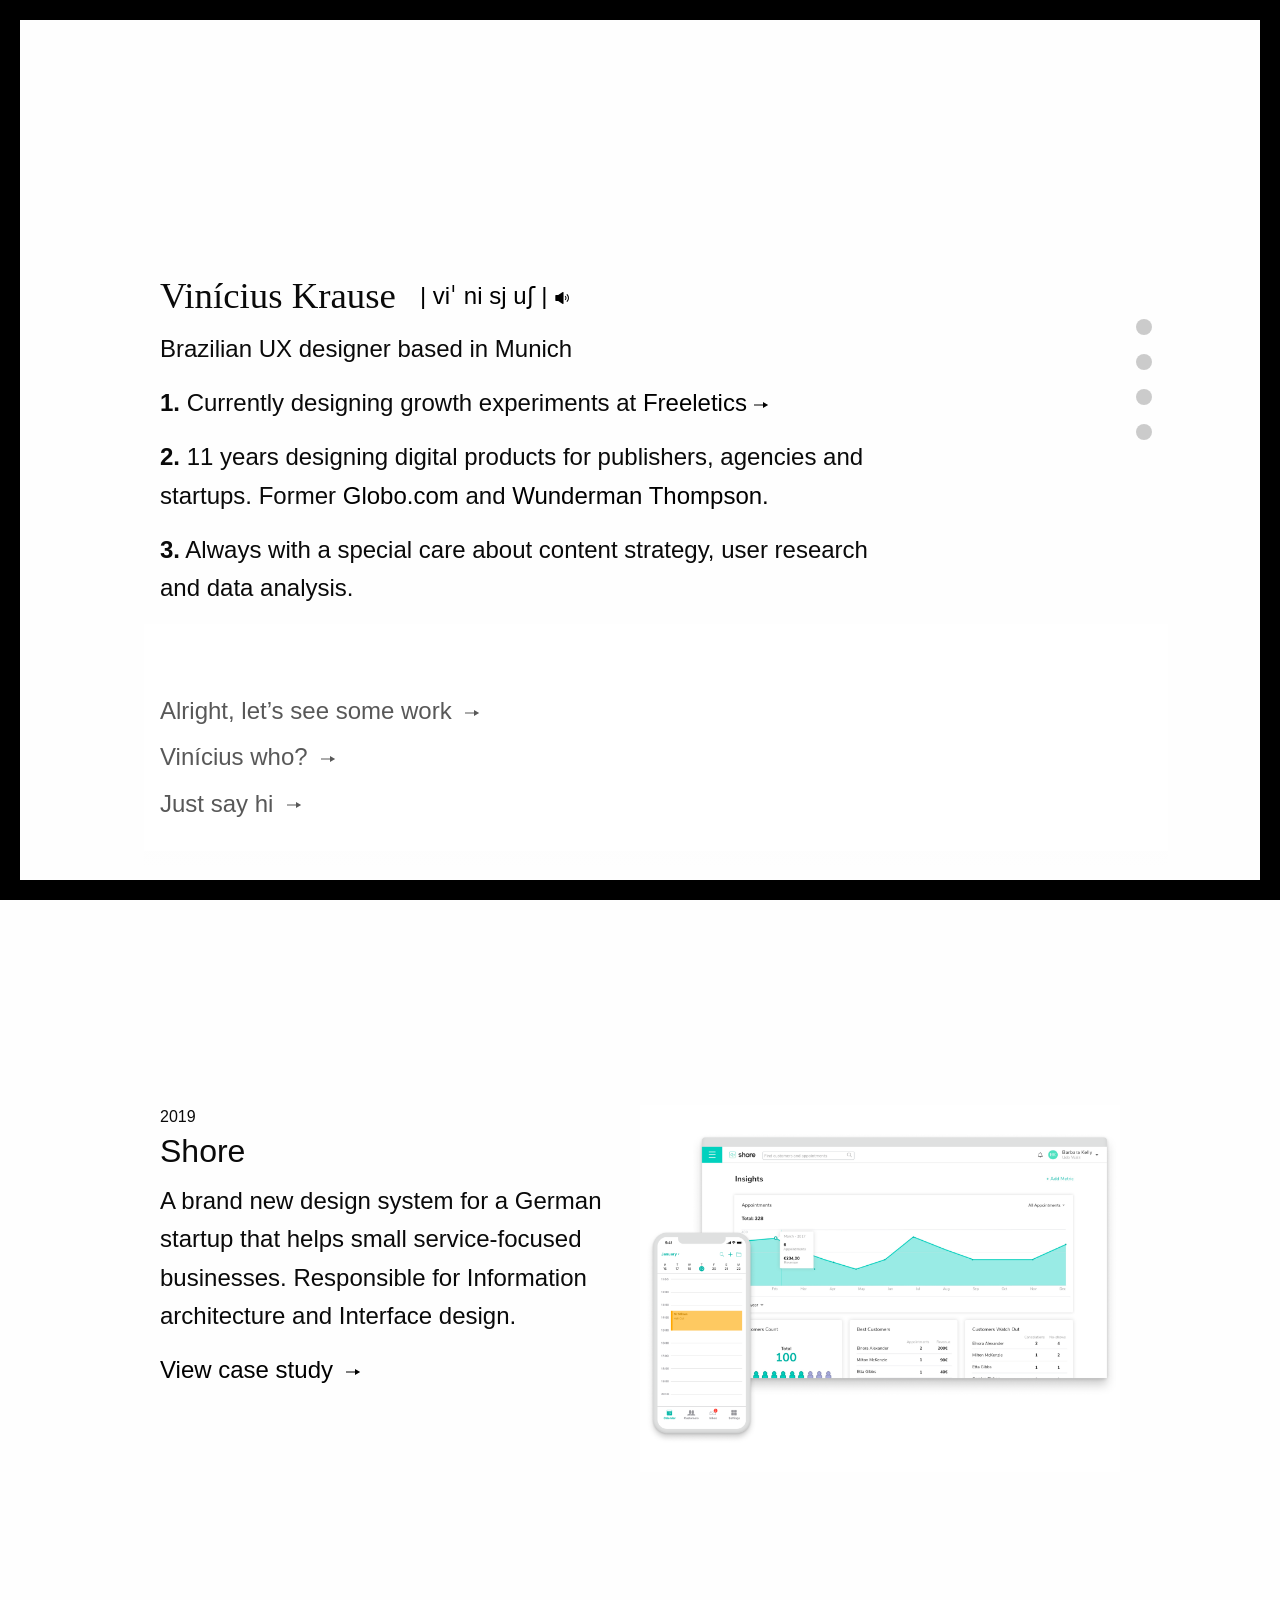
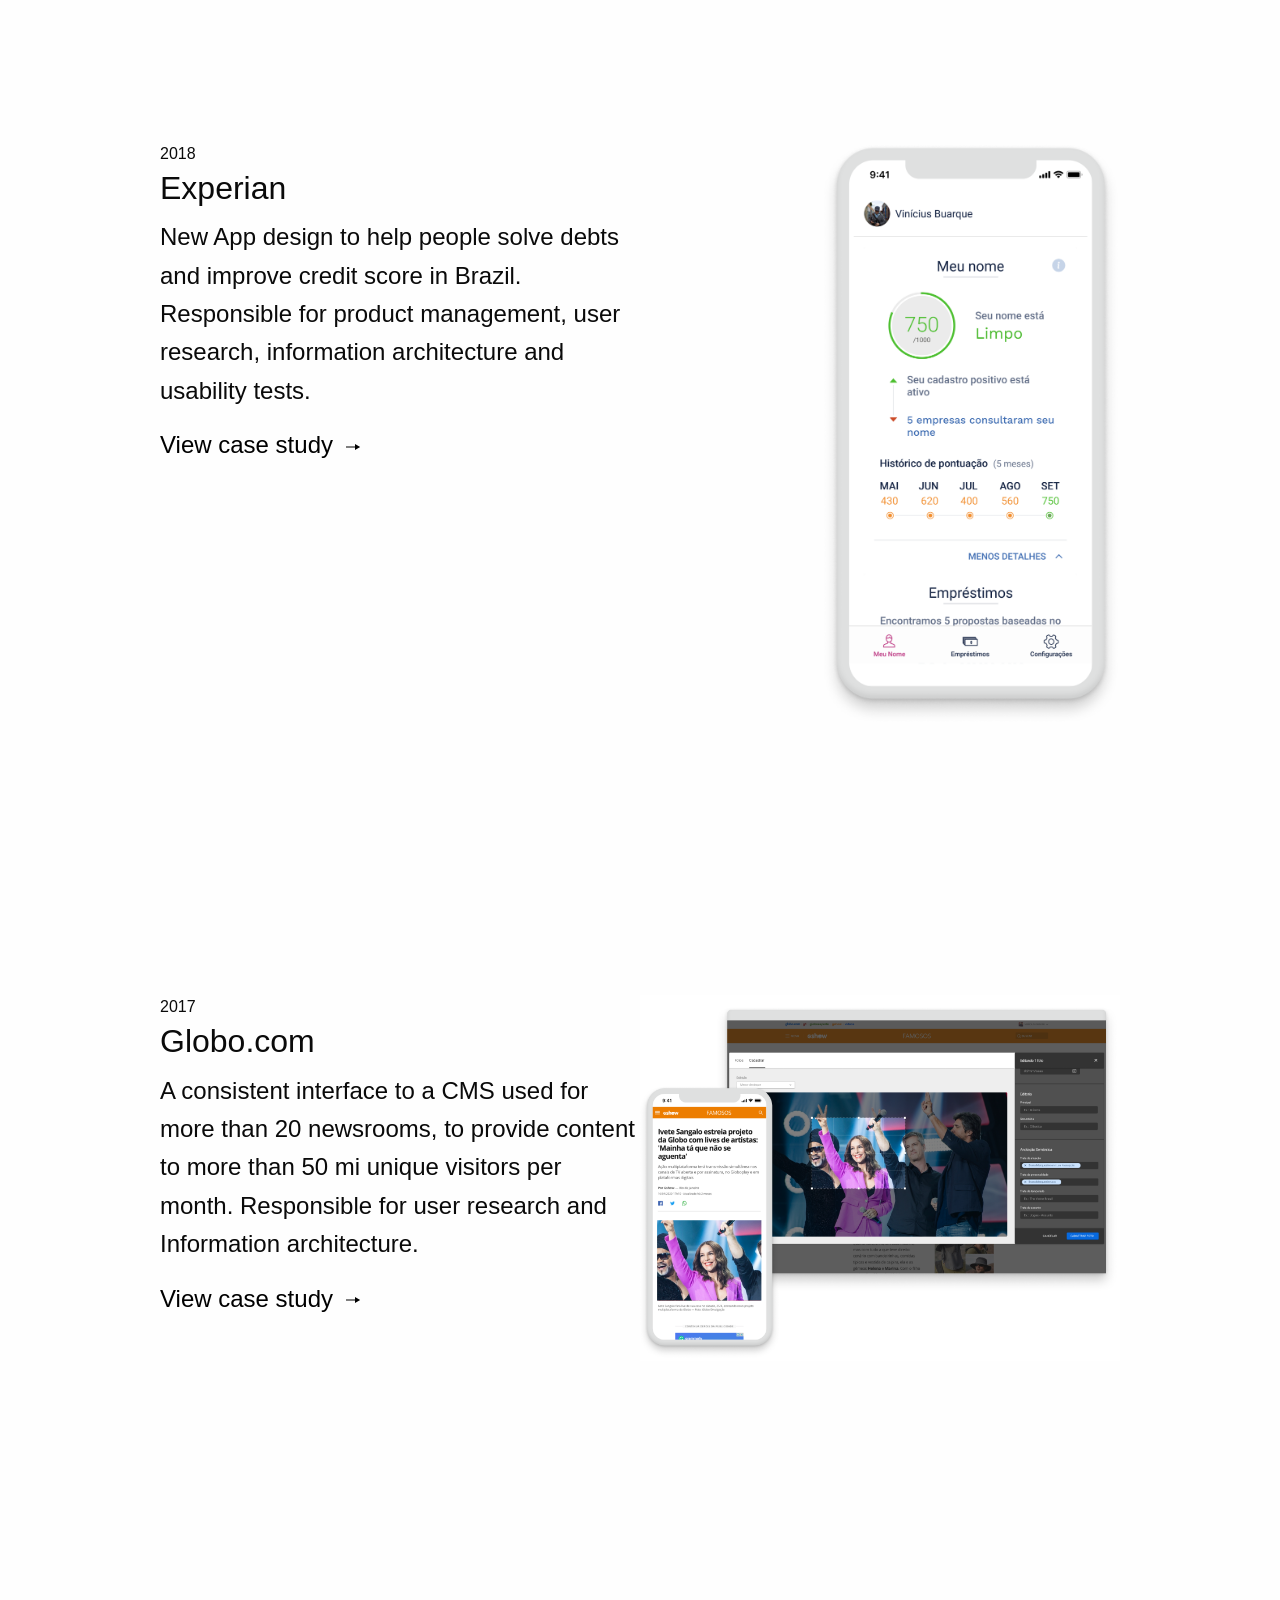
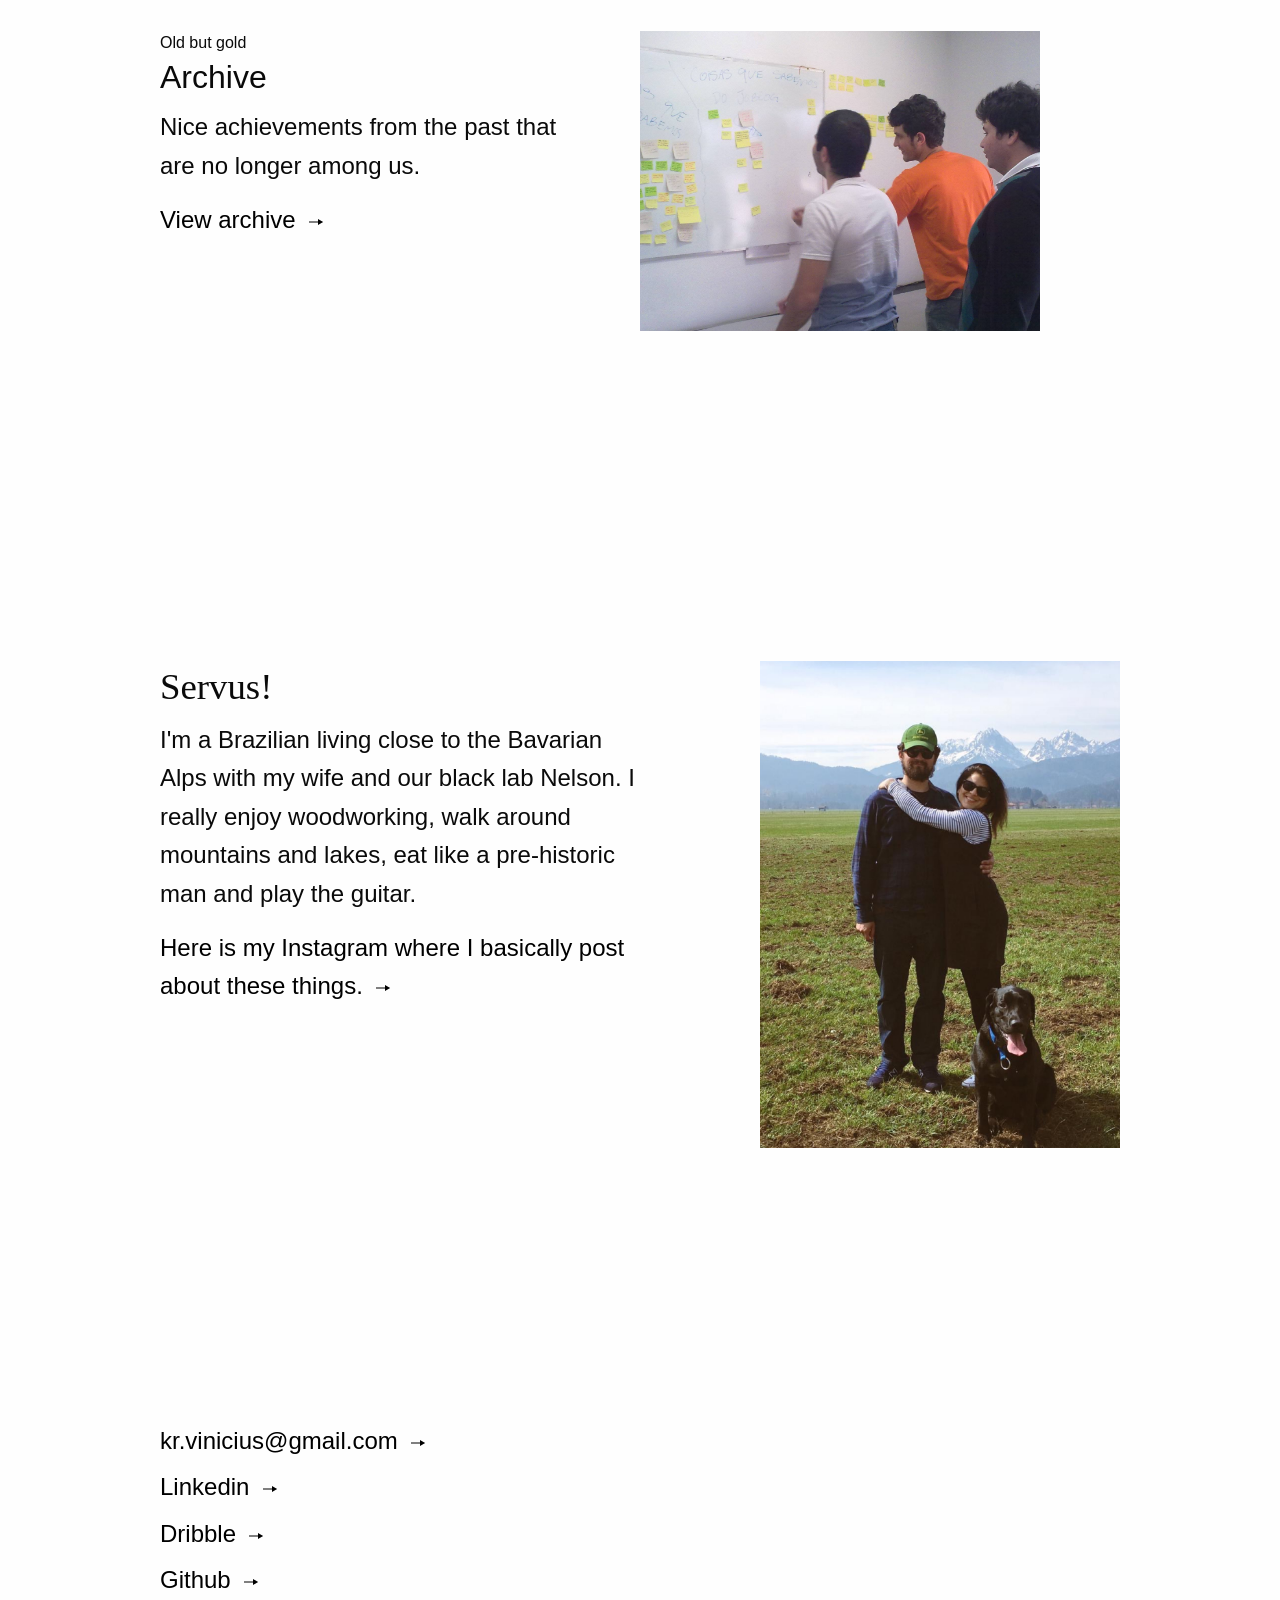
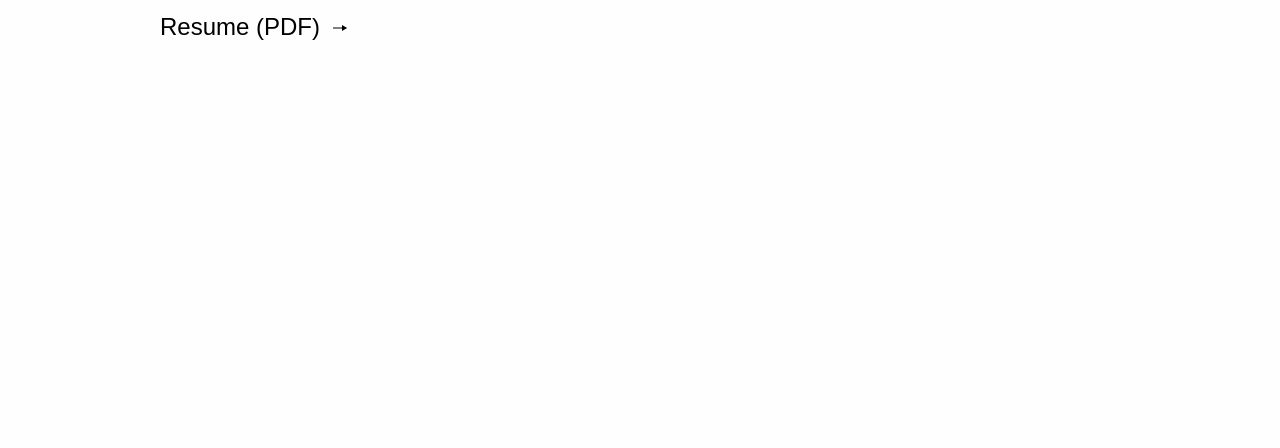
==== index.html @ 662d10b1 "copy" ====
<!doctype html>
<html class="no-js" lang="en" dir="ltr">
  <head>
    <meta charset="utf-8">
    <meta http-equiv="x-ua-compatible" content="ie=edge">
    <meta name="viewport" content="width=device-width, initial-scale=1.0">
    <title>Vinícius Krause - UX Designer</title>
    <link rel="stylesheet" href="css/foundation.css">
    <link rel="stylesheet" href="css/app.css">
  </head>
  <body>


<!-- Cover -->

<header id="cover" data-magellan-target="cover" class="cover">

  <div class="grid-x">

    <div class="cell small-10 medium-9">
      <h1>Vinícius Krause<div class="pronounciation"><a target="_blank" href="https://forvo.com/search/vin%C3%ADcius/">| viˈ ni sj uʃ |&nbsp;<img src="img/speaker.svg" alt=""></a></div></h1>
      <p>Brazilian UX designer based in Munich</p>
      <p><strong>1.</strong> Currently designing growth experiments at <a href="http://www.freeletics.com" target="_blank">Freeletics&nbsp;<img src="img/arrow.svg" alt=""></a>
      <p><strong>2.</strong> 11 years designing digital products for publishers, agencies and startups. Former <a href="http://www.globo.com" target="_blank">Globo.com</a> and <a href="https://www.wundermanthompson.com/" target="_blank">Wunderman Thompson.</a></p>
      <p><strong>3.</strong> Always with a special care about content strategy, user research and data analysis.</p>
    </div>

    <div class="cell small-12">
      <div id="global-navigation">
        <nav data-sticky-container>
          <div class="sticky" data-sticky data-sticky-on="small" data-margin-top="0" data-top-anchor="global-navigation:top">
            <ul class="menu vertical" data-magellan>
              <li><a href="#work">Alright, let’s see some work &nbsp;<img src="img/arrow.svg" alt=""></a></li>
              <li><a href="#about">Vinícius who? &nbsp;<img src="img/arrow.svg" alt=""></a></li>
              <li><a href="#contact">Just say hi &nbsp;<img src="img/arrow.svg" alt=""></a></li>
            </ul>
          </div>
        </nav>
      </div>
    </div>

  </div>
</header>

<!-- Work -->

<section id="work" data-magellan-target="work">

  <div class="grid-x content-row">
    <div class="cell small-12 medium-6">
      <div class="caption">2019</div>
      <h2>Shore</h2>
      <p>A brand new design system for a German startup that helps small service-focused businesses. Responsible for Information architecture and Interface design.</p>
      <p><a target="_blank" href="https://medium.com/@viniciuskrause/shore-design-system-case-study-f89a790692fc">View case study &nbsp;<img src="img/arrow.svg" alt=""></a></p>
    </div>

    <div class="cell small-12 medium-6">
      <figure class="text-center medium-text-right">
        <img src="img/shore.png" width="540" alt="Shore">
      </figure>
    </div>
  </div>


  <div class="grid-x content-row">
    <div class="cell small-12 medium-6">
      <div class="caption">2018</div>
      <h2>Experian</h2>
      <p>New App design to help people solve debts and improve credit score in Brazil. Responsible for product management, user research, information architecture and usability tests. </p>
      <p><a target="_blank" href="https://medium.com/@viniciuskrause/serasa-experian-new-app-case-study-bef47ae88ca9">View case study &nbsp;<img src="img/arrow.svg" alt=""></a></p>
    </div>

    <div class="cell small-12 medium-6">
      <figure class="text-center medium-text-right">
        <img class="vertical-img" src="img/serasa.png" width="300" alt="Experian">
      </figure>
    </div>
  </div>


  <div class="grid-x content-row">
    <div class="cell small-12 medium-6">
      <div class="caption">2017</div>
      <h2>Globo.com</h2>
      <p>A consistent interface to a CMS used for more than 20 newsrooms,  to provide content to more than 50 mi unique visitors per month. Responsible for user research and Information architecture.</p>
      <p><a target="_blank" href="https://medium.com/@viniciuskrause/globo-com-backstage-case-study-d31432094ca7">View case study &nbsp;<img src="img/arrow.svg" alt=""></a></p>
    </div>

    <div class="cell small-12 medium-6">
      <figure class="text-center medium-text-right">
        <img src="img/globo.png" width="540" alt="Globo">
      </figure>
    </div>
  </div>


  <div class="grid-x content-row">
    <div class="cell small-12 medium-6">
      <div class="caption">Old but gold</div>
      <h2>Archive</h2>
      <p>Nice achievements from the past that<br> are no longer among us.</p>
      <p><a target="_blank" href="https://medium.com/@viniciuskrause/archived-projects-4f6abc2943cb">View archive &nbsp;<img src="img/arrow.svg" alt=""></a></p>
    </div>

    <div class="small-12 medium-5">
      <figure class="text-center medium-text-right">
        <img class="archive-img"src="img/arquivo.png" width="540" alt="Archive">
      </figure>
    </div>
  </div>

</section>




<!-- About -->

<section id="about" data-magellan-target="about">

  <div class="grid-x content-row">

    <div class="cell small-12 medium-6">
      <h1>Servus!</h1>
      <p>I'm a Brazilian living close to the Bavarian Alps with my wife and our black lab Nelson. I really enjoy woodworking, walk around mountains and lakes, eat like a pre-historic man and play the guitar. </p>
      <p><a href="https://www.instagram.com/viniciuskrause/" target="_blank">Here is my Instagram where I basically post about these things. &nbsp;<img src="img/arrow.svg" alt=""></a></p>
    </div>

    <div class="cell small-12 medium-6">
      <figure class="text-center medium-text-right">
        <img class="about-img" src="img/vinicius-krause.jpg" alt="Family" width="360">
      </figure>
    </div>

  </div>

</section>


<!-- Contact -->
<section id="contact" data-magellan-target="contact">

  <div class="grid-x content-row">

    <div class="cell small-12 medium-6">
      <ul class="menu vertical contact">
        <li><a href="mailto:kr.vinicius@gmail.com" target="_blank">kr.vinicius@gmail.com &nbsp;<img src="img/arrow.svg" alt=""></a></li>
        <li><a href="https://www.linkedin.com/in/viniciuskrause" target="_blank">Linkedin &nbsp;<img src="img/arrow.svg" alt=""></a></li>
        <li><a href="https://dribbble.com/viniciuskrause" target="_blank">Dribble &nbsp;<img src="img/arrow.svg" alt=""></a></li>
        <li><a href="https://github.com/viniciuskrause" target="_blank">Github &nbsp;<img src="img/arrow.svg" alt=""></a></li>
        <li><a href="https://drive.google.com/file/d/1Tz2nlPMFvLelBGZRM2yvrijfB6WCT4GC/view?usp=sharing" target="_blank">Resume (PDF) &nbsp;<img src="img/arrow.svg" alt=""></a></li>
      </ul>
    </div>

  </div>

</section>

<!-- Bolinhas -->

<nav class="view-navigations">
  <ul class="menu vertical" data-magellan>
    <li><a href="#cover"><span class="show-for-sr">Cover</span></a></li>
    <li><a href="#work"><span class="show-for-sr">Work</span></a></li>
    <li><a href="#about"><span class="show-for-sr">About</span></a></li>
    <li><a href="#contact"><span class="show-for-sr">Contact</span></a></li>
  </ul>
</nav>

<!-- borda -->

<div id="websiteFrameTop" class="websiteFrame"></div>
<div id="websiteFrameRight" class="websiteFrame"></div>
<div id="websiteFrameBottom" class="websiteFrame"></div>
<div id="websiteFrameLeft" class="websiteFrame"></div>


    <script src="js/vendor/jquery.js"></script>
    <script src="js/vendor/what-input.js"></script>
    <script src="js/vendor/foundation.js"></script>
    <script src="js/app.js"></script>
  </body>
</html>
---- css/app.css ----
@font-face {
  font-family: avenir;
  src: url("imgs/Avenir-Light.ttf") format("opentype");
  font-family: cormorant;
  src: url("imgs/Cormorant-Light.ttf") format("opentype");
}


/* mobile ONLY ------------------------------------ */

@media (max-width: 600px) {

  p{
    font-size: 1rem !important;
  }

  a {
    font-size: 1rem !important;
  }

  .view-navigations {
    display: none;
  }

}
/* mobile ONLY end ------------------------------------ */


@media (max-width: 1024px) {
  .cover {
    margin-left: 4rem;
  }
  .content-row {
    margin: 0 4rem;
  }
}


body {
  font-family: 'Avenir-Light', sans-serif;
  max-width: 960px;
  margin: auto;
}

h1 {
  font-family: 'Cormorant-Light', serif;
  font-size: 2.3rem;
}

h2 {
  font-size: 2rem;
  font-weight: 400;
}

p{
  font-size: 1.5rem;
  line-height: 160%;
}


a {
  font-size: 1.5rem;
  color: rgb(0,0,0);
  }

a:hover {
  color: rgba(0,0,0,.6);
}


a:visited {
  color: rgba(0,0,0,.6);
}


caption {
  font-size: 0.5rem;
}

.pronounciation {
  font-family: 'Avenir-Light', sans-serif;
  font-size: 1.5rem;
  display: inline-block;
  padding-left: 1.5rem;
  vertical-align: 12%;
  line-height: 2rem;
}


.contact {
  margin-top: 15rem;
}


.cover {
  padding-top: 30vh;
  min-height: 70vh;
}

.cover nav .menu {
  position: relative;
  background-color: #fff;
  margin-left: -1rem;
  margin-right: -3rem;
  padding-top: 4rem;
  padding-bottom: .5rem;
}

.cover nav .menu:after {
  content: '';
  position: absolute;
  left: 0;
  bottom: -2rem;
  width: 100%;
  height: 2rem;
  background: linear-gradient(to bottom,  rgba(255,255,255,1) 0%,rgba(255,255,255,0) 100%);
}

.cover nav .menu a {
  opacity: .65;
  transition: opacity .2s ease;
}

.cover nav .menu a:hover, .cover nav .menu a:focus {
  color: #000;
}

.cover nav .menu a.is-active {
  opacity: 1;
  font-weight: 700;
}

.content-row {
  min-height: 70vh;
  padding-top: 30vh;
}

#contact {
  margin-bottom: 30vh;
}

.menu.contact {
  margin-left: -1rem;
  margin-top: 0px;
}

/* Bolinhas  */


.view-navigations {
  position: fixed;
  bottom: 2rem;
  right: : 3rem;
  transition: all .2s ease;
}

.view-navigations .menu li {
  margin: .6rem 0;
}

.view-navigations .menu a {
  display: block;
  width: 16px;
  height: 16px;
  padding: 0;
  border-radius: 8px;
  background-color: #000;
  opacity: .2;
  transition: opacity .2s ease;
}

.view-navigations .menu a.is-active {
  opacity: 1;
}

@media (min-width: 1024px) {
  .view-navigations {
    bottom: 50vh;
    right: 8rem;
  }

  @media (max-width: 1024px) {
    .view-navigations {
      display: none;
    }

}


/* Borda  */

.websiteFrame {
   position: fixed;
   z-index: 990;
   background-color: rgba(0, 0, 0, 1);
}

#websiteFrameTop {
   top: 0;
   left: 0;
   width: 100%;
   height: 20px;
}

#websiteFrameRight {
   top: 0;
   bottom: 0;
   right: 0;
   width: 20px;
}

#websiteFrameBottom {
   bottom: 0;
   left: 0;
   width: 100%;
   height: 20px;
}

#websiteFrameLeft {
   top: 0;
   bottom: 0;
   left: 0;
   width: 20px;
}
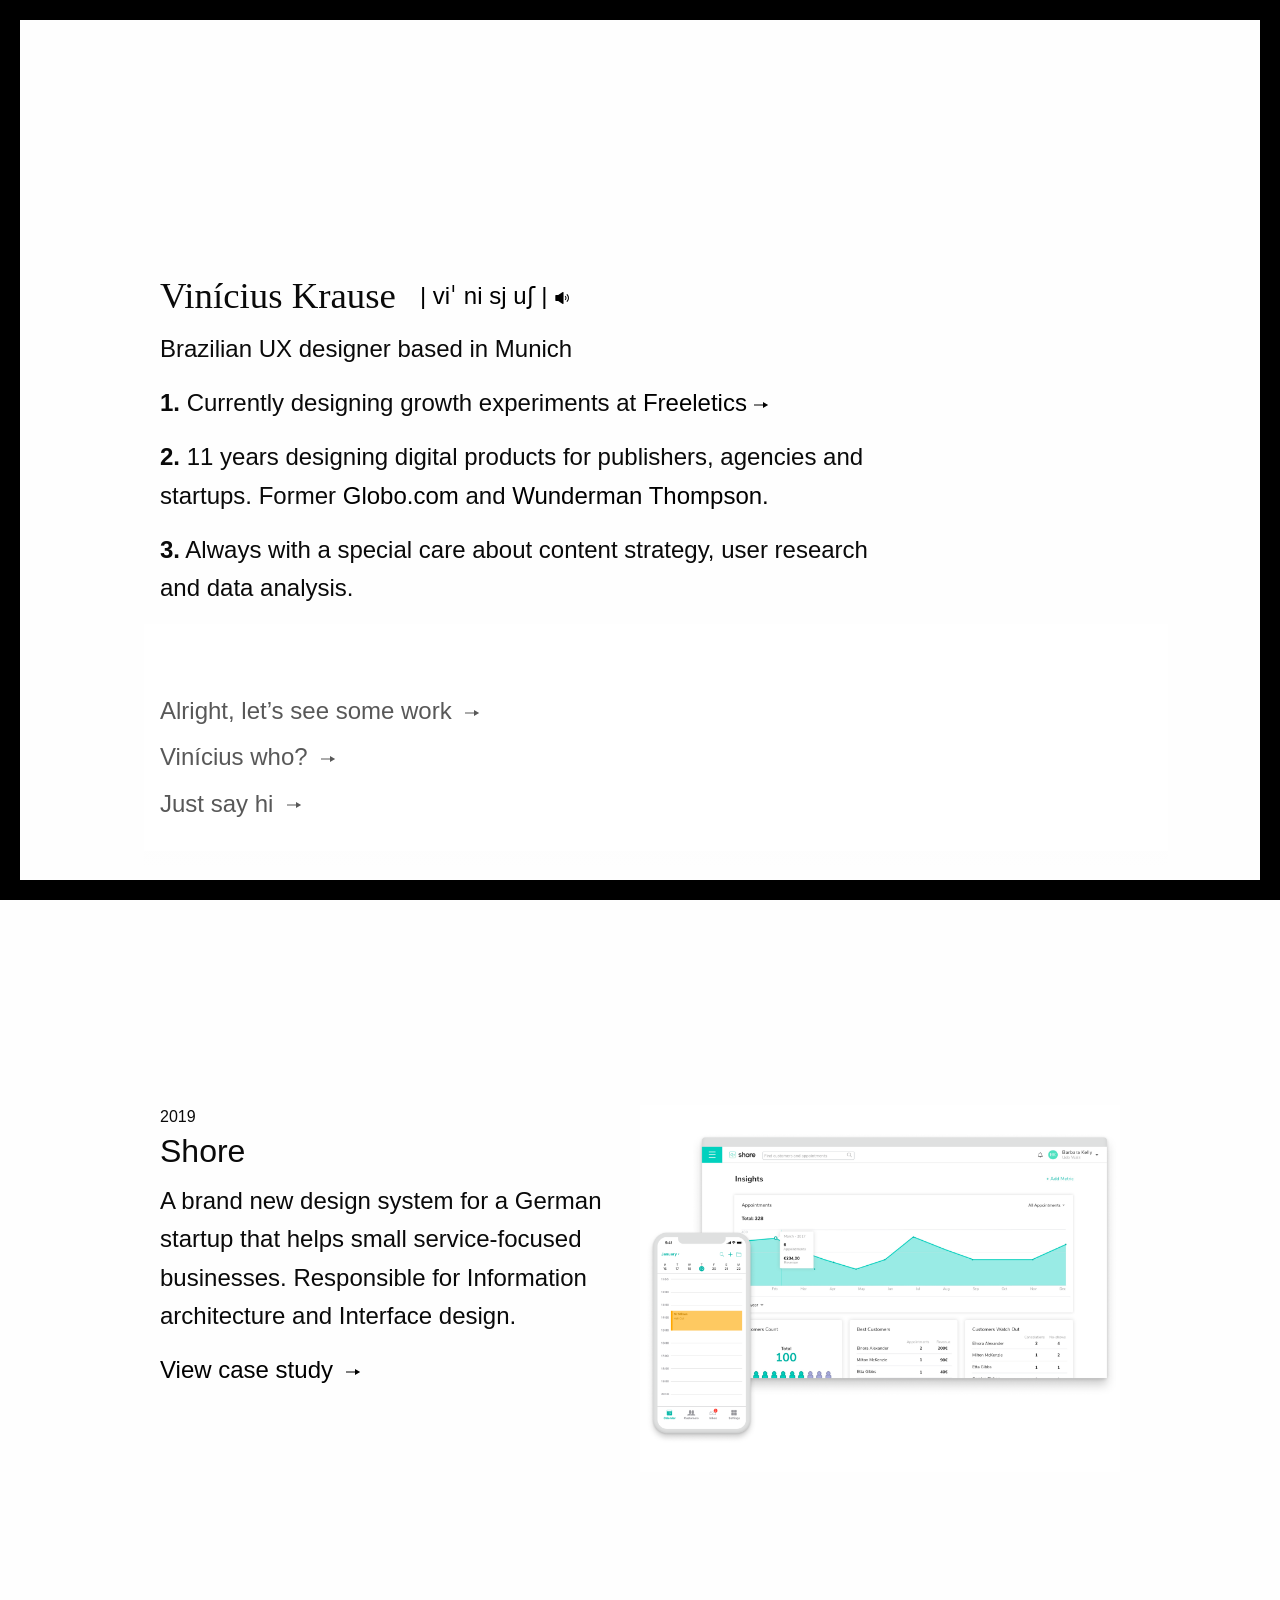
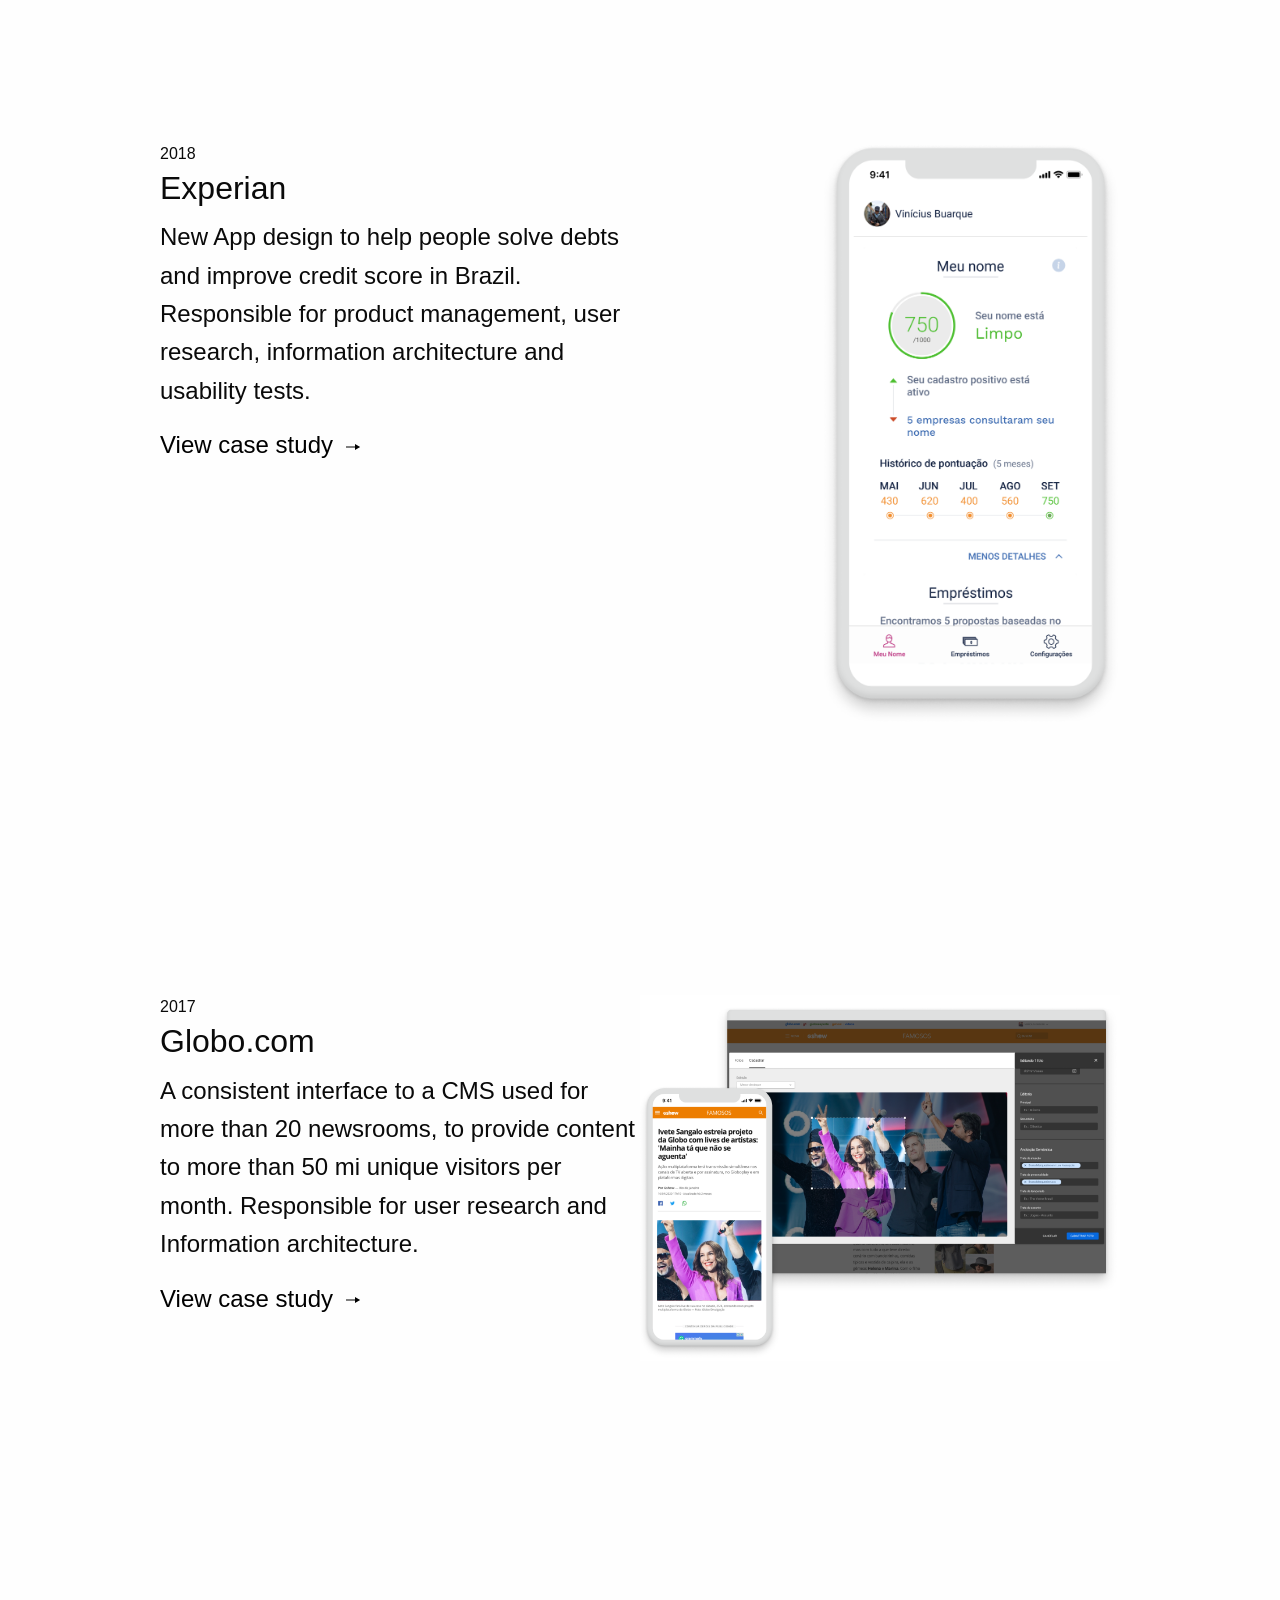
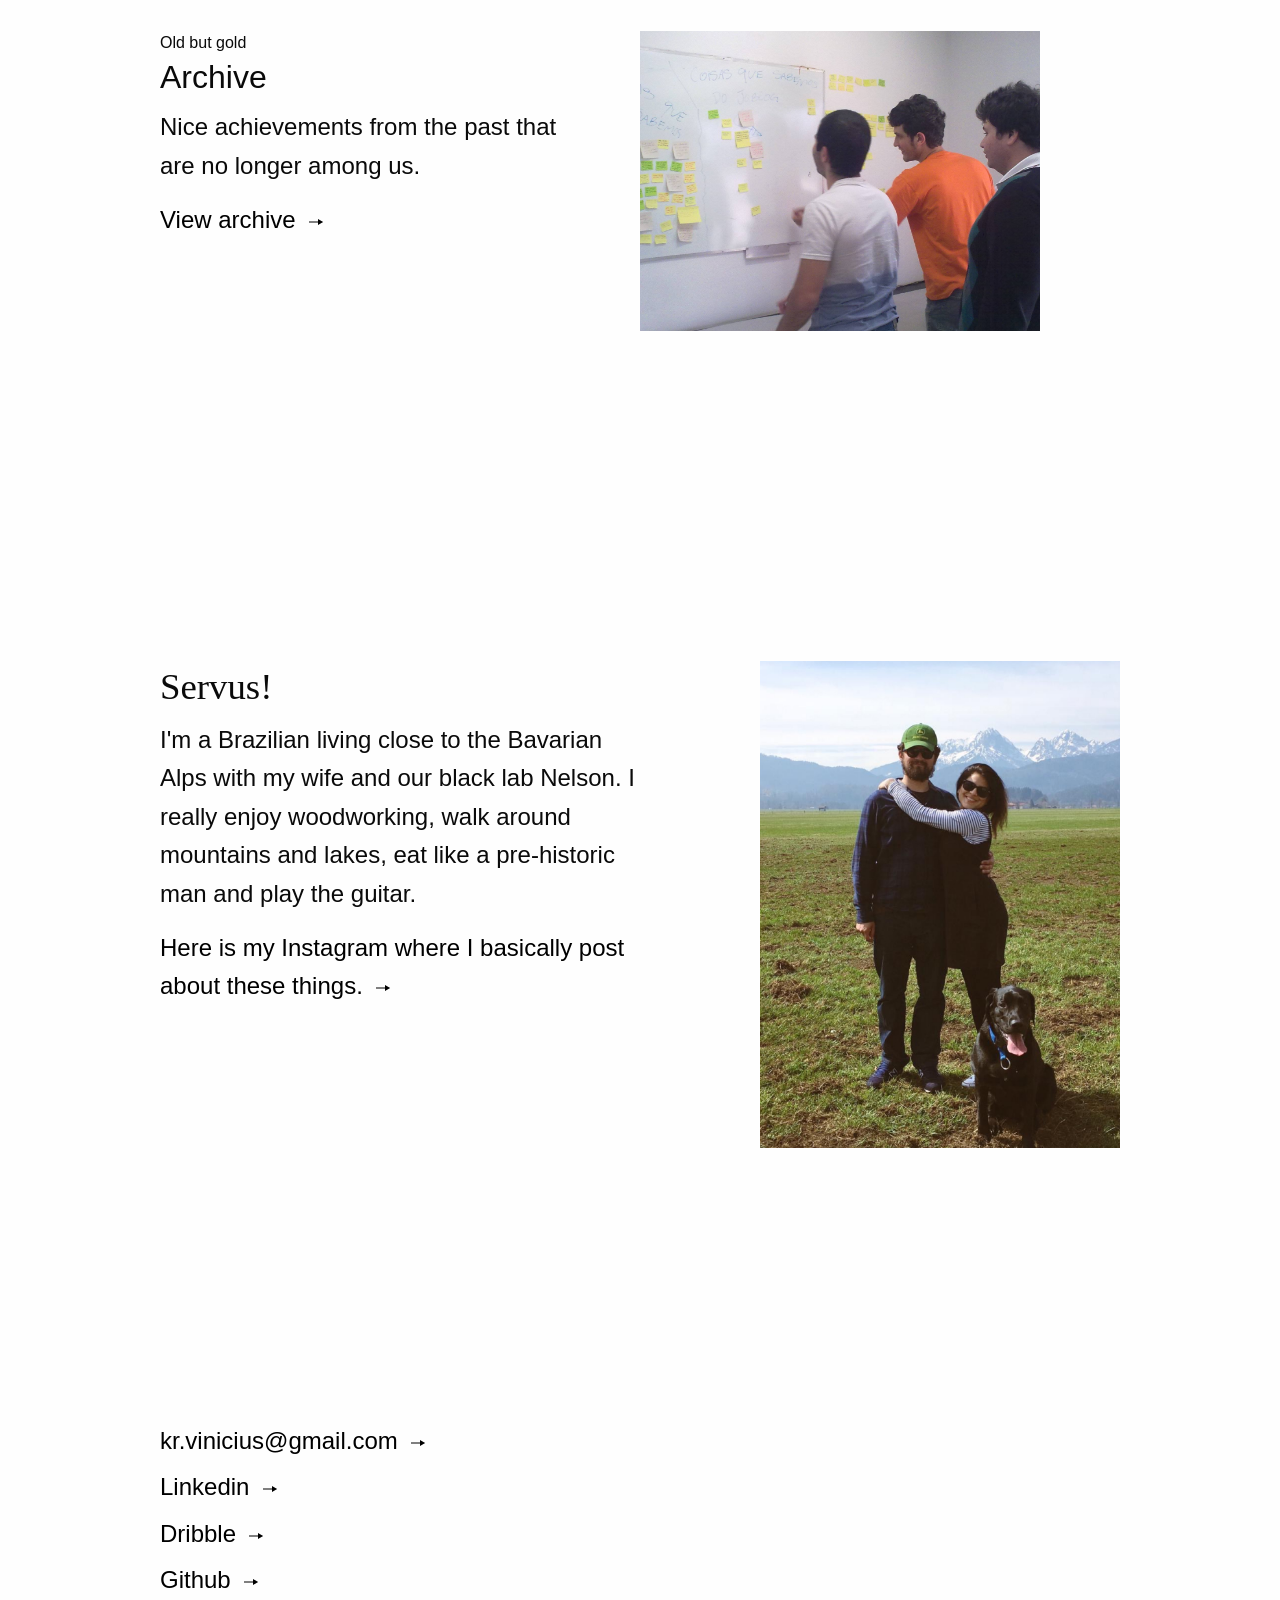
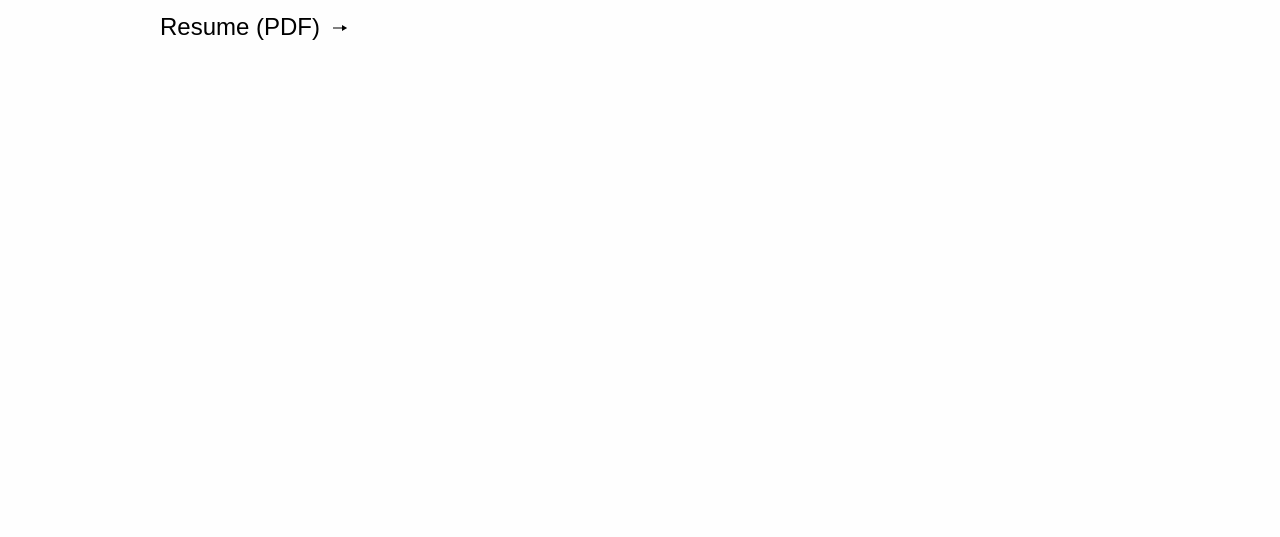
==== commit 52345349: "back to top button" ====
--- a/index.html
+++ b/index.html
@@ -14,7 +14,7 @@
 <!-- Cover -->
 
 <header id="cover" data-magellan-target="cover" class="cover">
-
+  <a id="button"><img src="img/top.svg" alt=""></a>
   <div class="grid-x">
 
     <div class="cell small-10 medium-9">
--- a/css/app.css
+++ b/css/app.css
@@ -144,7 +144,7 @@
   margin-top: 0px;
 }
 
-/* Bolinhas  */
+/* Bolinhas  
 
 
 .view-navigations {
@@ -186,6 +186,7 @@
 
 }
 
+*/
 
 /* Borda  */
 
@@ -222,3 +223,42 @@
    left: 0;
    width: 20px;
 }
+
+/* voltar ao topo  */
+
+#button {
+  display: inline-block;
+/*   background-color: rgb(0,0,0);*/
+  width: 50px;
+  height: 50px;
+  text-align: center;
+  border-radius: 0px;
+  position: fixed;
+  bottom: 5rem;
+  right: 7rem;
+  transition: background-color .3s,
+    opacity .5s, visibility .5s;
+  opacity: 0;
+  visibility: hidden;
+  z-index: 1000;
+}
+#button::after {
+  content: "\f077";
+  font-family: FontAwesome;
+  font-weight: normal;
+  font-style: normal;
+  font-size: 2em;
+  line-height: 50px;
+  color: #fff;
+}
+#button:hover {
+  cursor: pointer;
+/*   background-color: #333;*/
+}
+#button:active {
+/*   background-color: #555;*/
+}
+#button.show {
+  opacity: 1;
+  visibility: visible;
+}
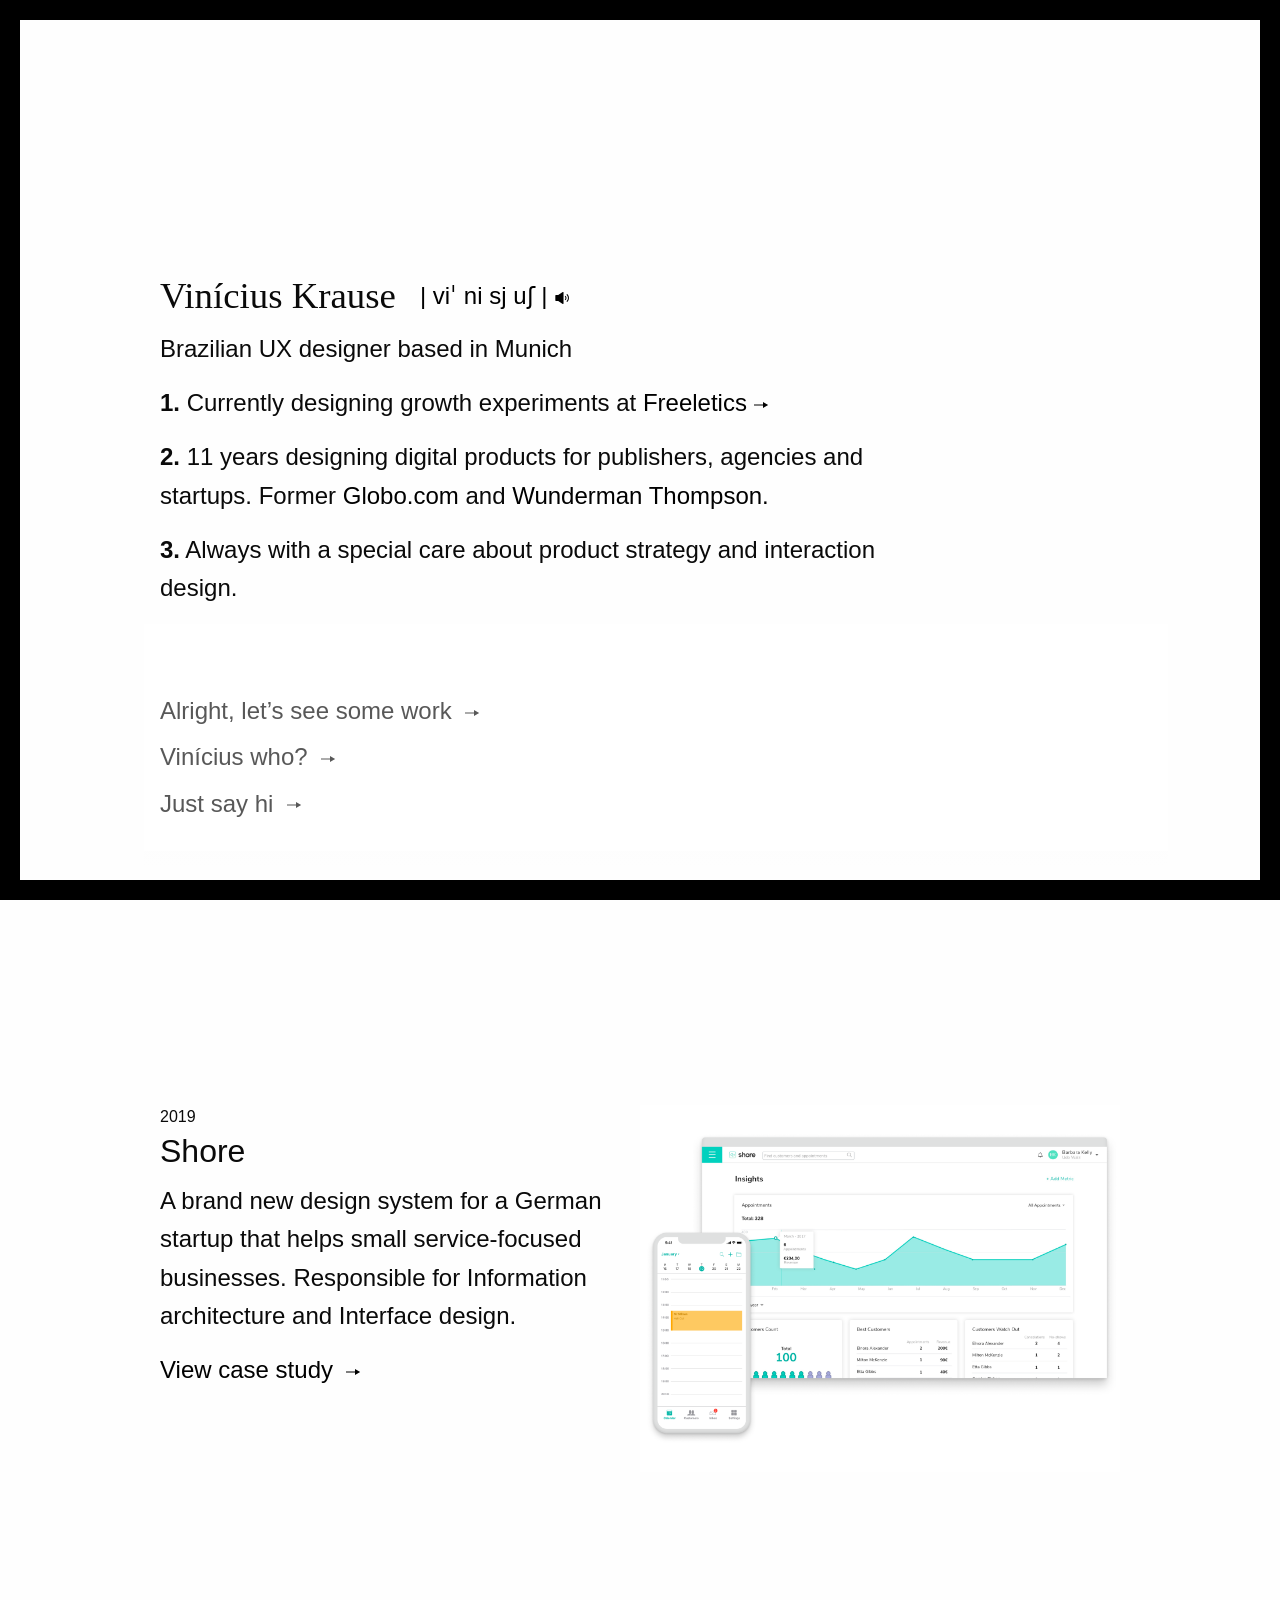
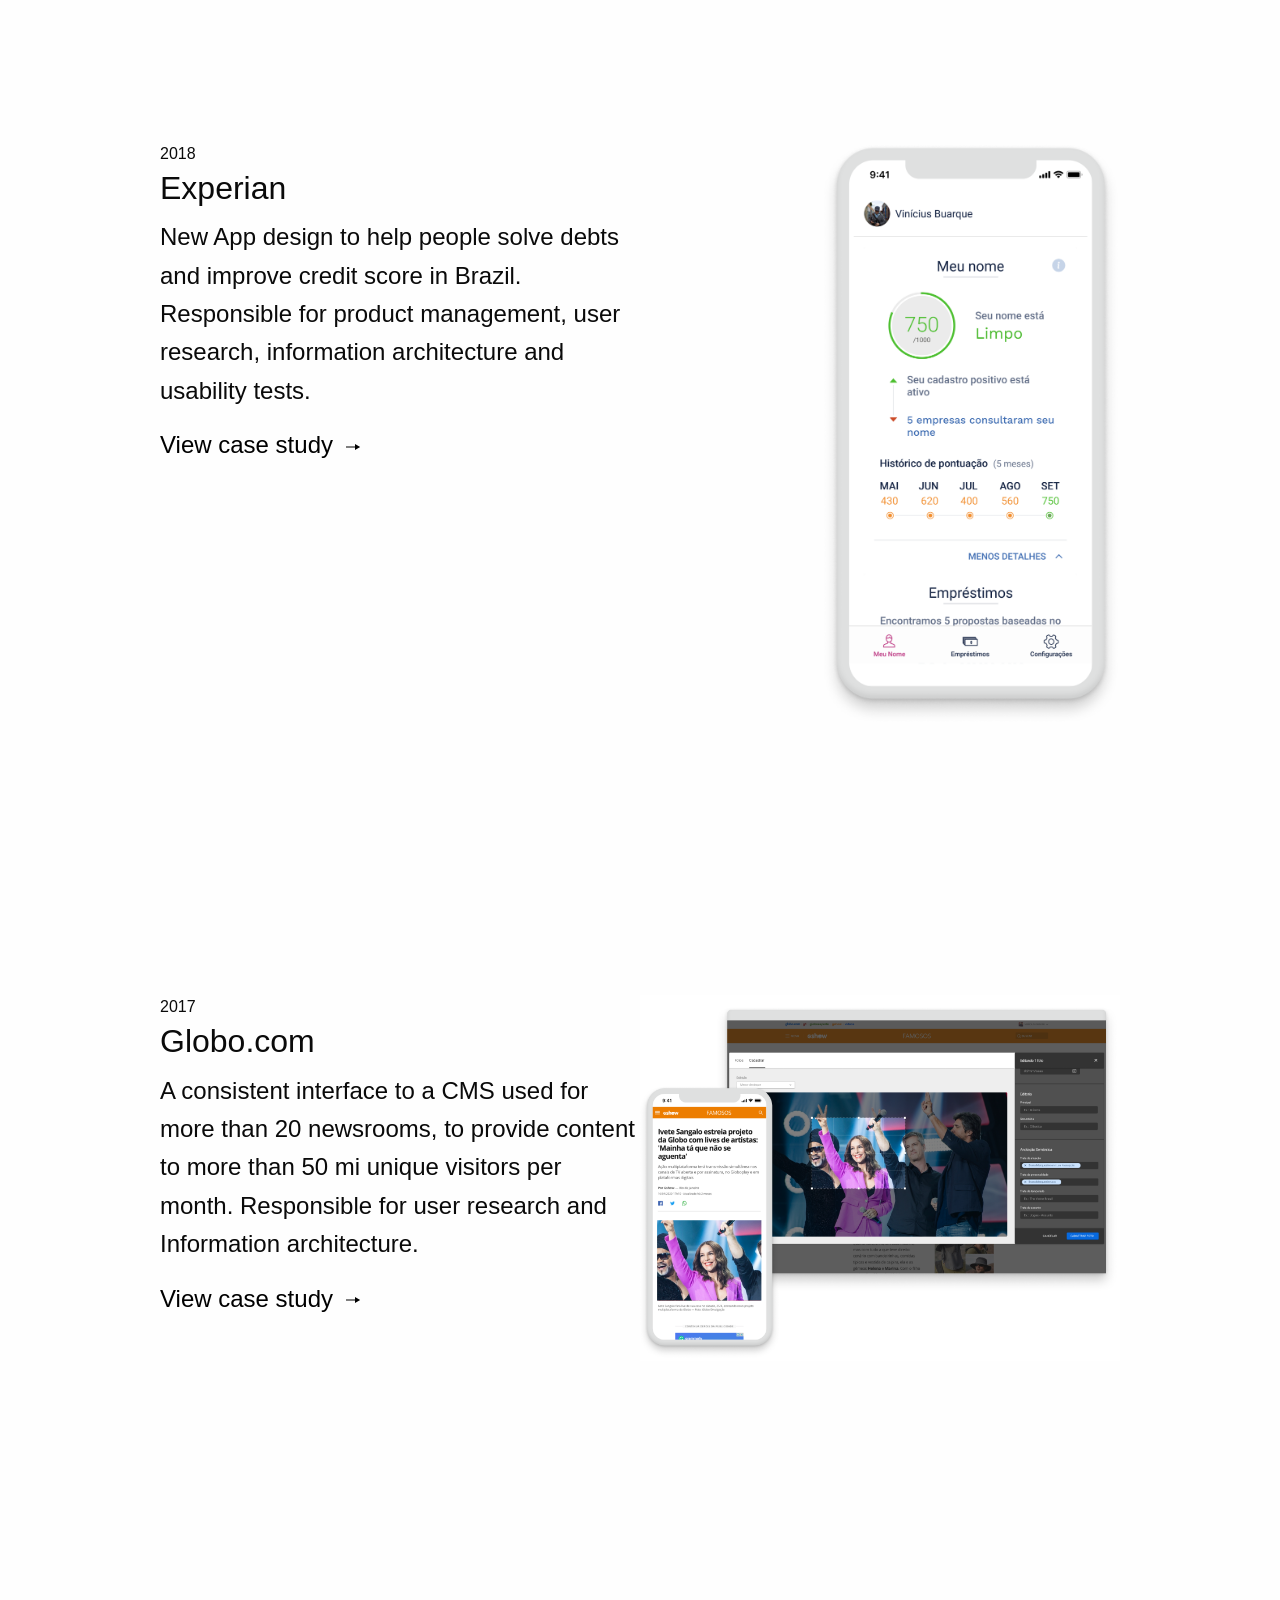
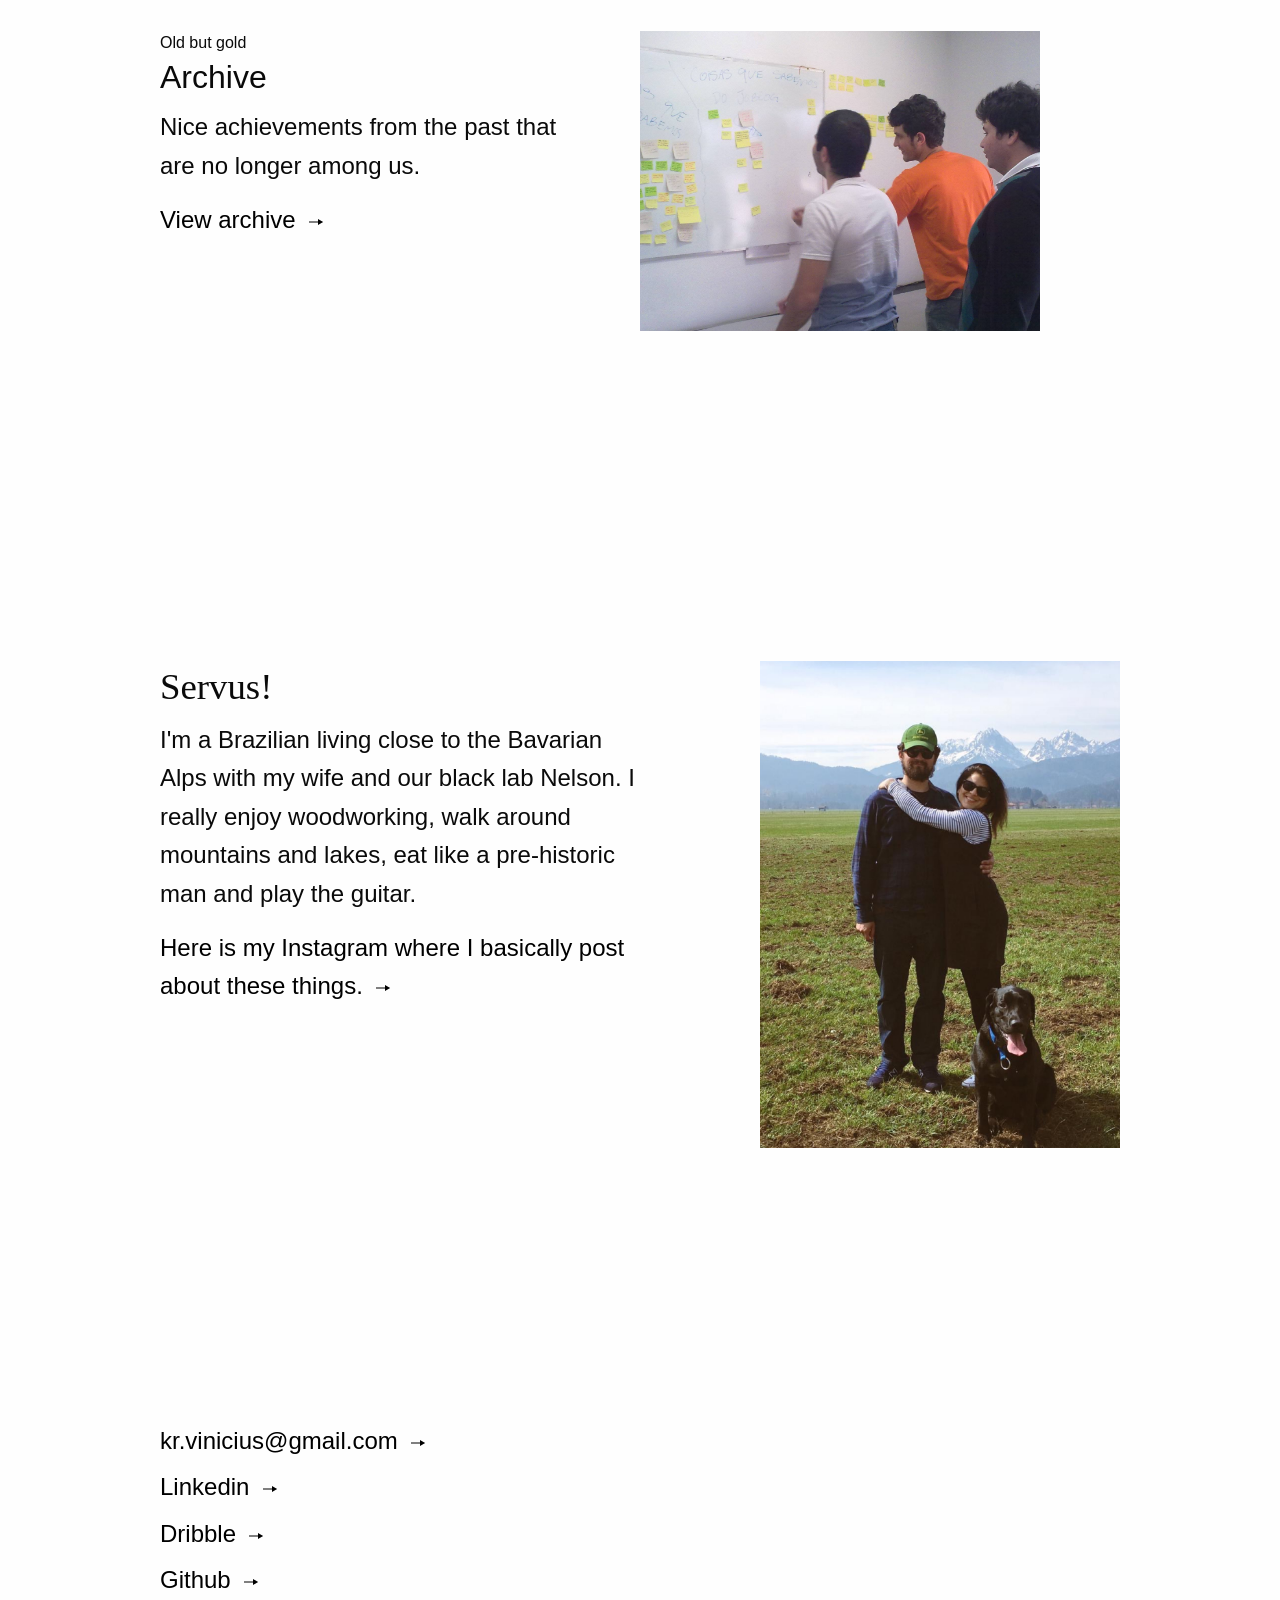
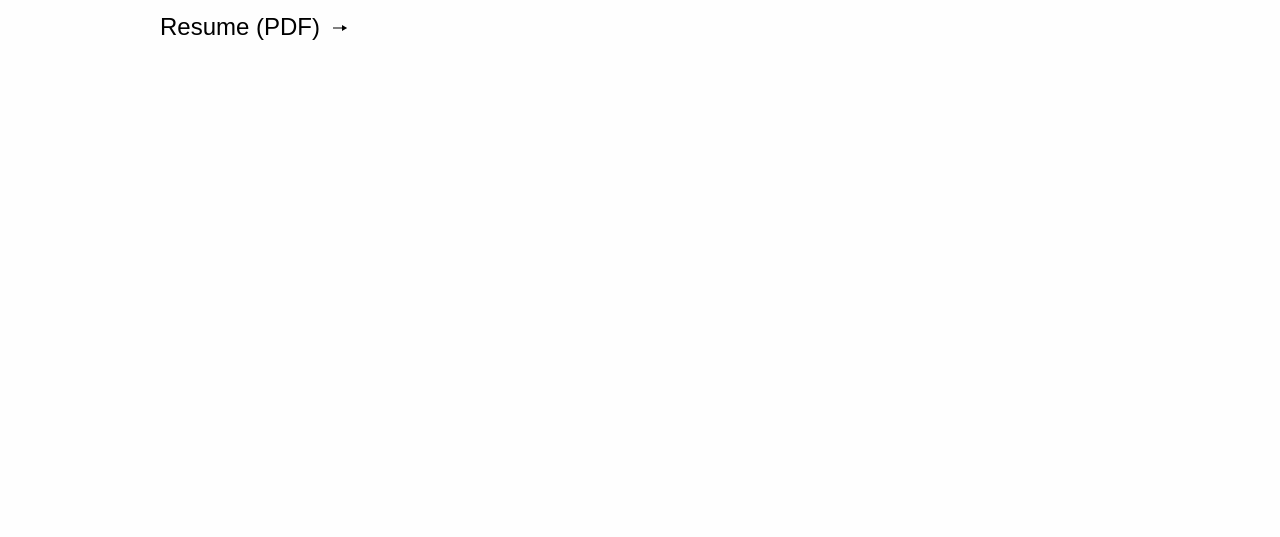
==== commit f1d48872: "copy change" ====
--- a/index.html
+++ b/index.html
@@ -22,7 +22,7 @@
       <p>Brazilian UX designer based in Munich</p>
       <p><strong>1.</strong> Currently designing growth experiments at <a href="http://www.freeletics.com" target="_blank">Freeletics&nbsp;<img src="img/arrow.svg" alt=""></a>
       <p><strong>2.</strong> 11 years designing digital products for publishers, agencies and startups. Former <a href="http://www.globo.com" target="_blank">Globo.com</a> and <a href="https://www.wundermanthompson.com/" target="_blank">Wunderman Thompson.</a></p>
-      <p><strong>3.</strong> Always with a special care about content strategy, user research and data analysis.</p>
+      <p><strong>3.</strong> Always with a special care about product strategy and interaction design.</p>
     </div>
 
     <div class="cell small-12">
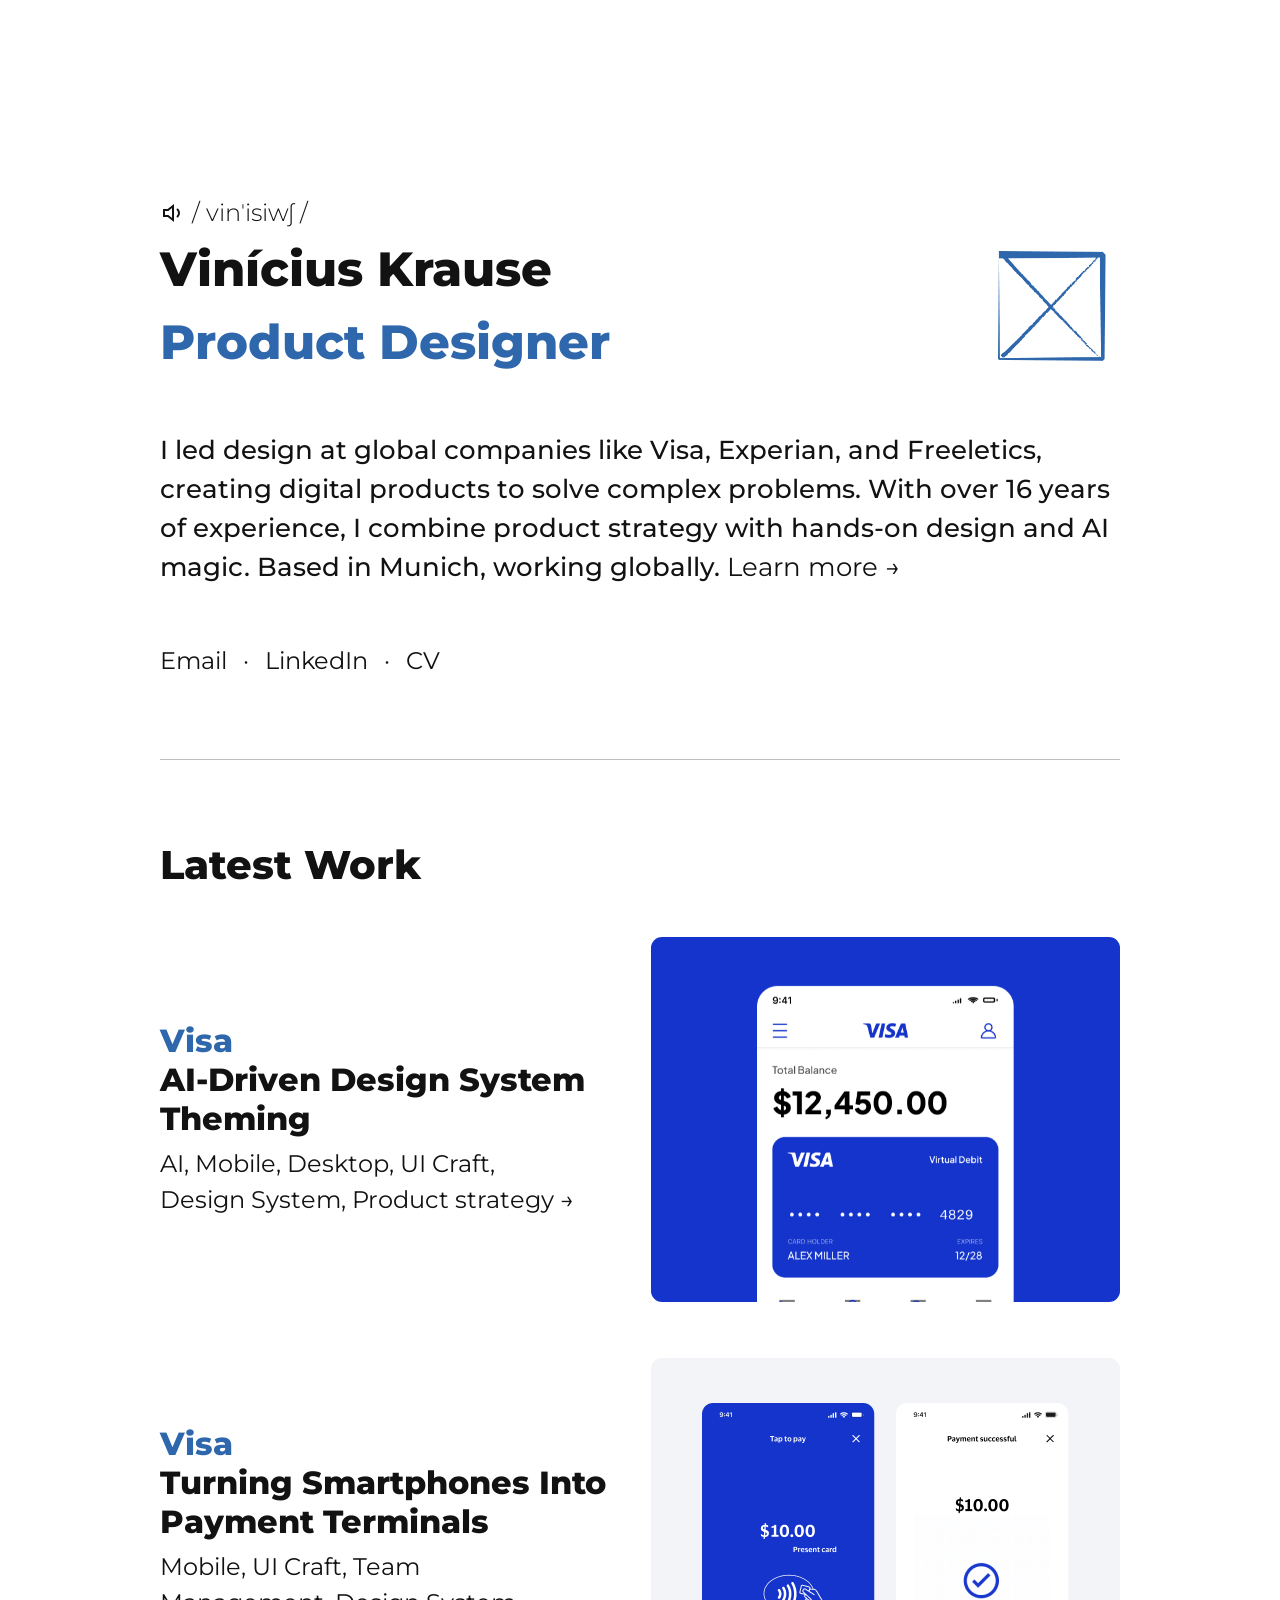
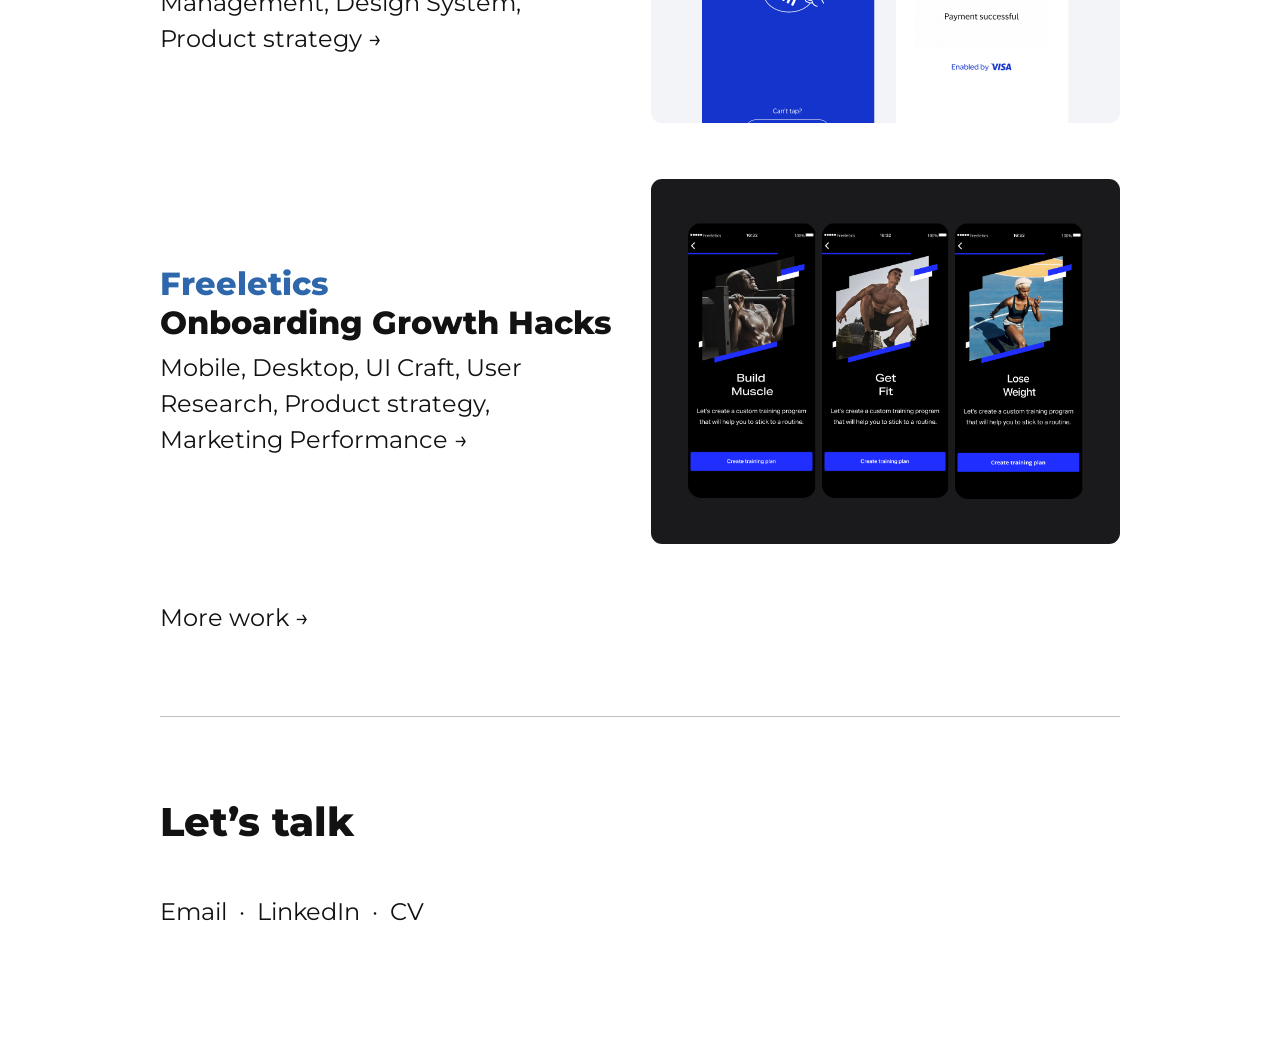
==== commit c09b5616: "Initial commit: portfolio site Static HTML/CSS portfolio with home, work, about and eight case study" ====
--- a/index.html
+++ b/index.html
@@ -1,183 +1,110 @@
-<!doctype html>
-<html class="no-js" lang="en" dir="ltr">
-  <head>
-    <meta charset="utf-8">
-    <meta http-equiv="x-ua-compatible" content="ie=edge">
-    <meta name="viewport" content="width=device-width, initial-scale=1.0">
-    <title>Vinícius Krause - UX Designer</title>
-    <link rel="stylesheet" href="css/foundation.css">
-    <link rel="stylesheet" href="css/app.css">
-  </head>
-  <body>
+<!DOCTYPE html>
+<html lang="en">
+<head>
+  <meta charset="UTF-8">
+  <meta name="viewport" content="width=device-width, initial-scale=1">
+  <title>Vinícius Krause — Product Designer</title>
+  <meta name="description" content="Portfolio of Vinícius Krause, a Brazilian Product Designer based in Munich.">
+  <link rel="icon" href="assets/site-icon.png">
+  <link rel="preconnect" href="https://fonts.googleapis.com">
+  <link rel="preconnect" href="https://fonts.gstatic.com" crossorigin>
+  <link href="https://fonts.googleapis.com/css2?family=Montserrat:wght@300;400;500;700;800&display=swap" rel="stylesheet">
+  <link rel="stylesheet" href="styles.css">
+</head>
+<body>
+  <main class="page">
+    <header class="intro">
+      <div class="identity">
+        <button class="pronunciation" type="button" aria-label="Hear how to pronounce Vinícius Krause">
+          <img src="assets/volume.svg" width="24" height="24" alt="">
+          <span>/ vinˈisiwʃ /</span>
+        </button>
+        <audio id="name-audio" src="assets/name.m4a" preload="none"></audio>
+        <div class="name-row">
+          <div class="name-text">
+            <h1 class="title-1">Vinícius Krause</h1>
+            <p class="title-1 role">Product Designer</p>
+          </div>
+          <img class="site-icon" src="assets/site-icon.png" width="66" height="67" alt="site icon">
+        </div>
+      </div>
 
+      <p class="bio body">I led design at global companies like Visa, Experian, and Freeletics, creating digital products to solve complex problems. With over 16 years of experience, I combine product strategy with hands-on design and AI magic. Based in Munich, working globally. <a href="about.html">Learn&nbsp;more&nbsp;→</a></p>
 
-<!-- Cover -->
+      <nav class="contact-links contact-links--wide" aria-label="Contact">
+        <a class="body" href="mailto:kr.vinicius@gmail.com">Email</a>
+        <span class="dot" aria-hidden="true">·</span>
+        <a class="body" href="https://www.linkedin.com/in/viniciuskrause/" target="_blank" rel="noopener">LinkedIn</a>
+        <span class="dot" aria-hidden="true">·</span>
+        <a class="body" href="https://drive.google.com/file/d/1AdQCiODxEdGoMbW8iYMGme-kXmjX9AOx/view?usp=sharing" target="_blank" rel="noopener">CV</a>
+      </nav>
+    </header>
 
-<header id="cover" data-magellan-target="cover" class="cover">
-  <a id="button"><img src="img/top.svg" alt=""></a>
-  <div class="grid-x">
+    <section class="section work" aria-labelledby="work-title">
+      <h2 class="title-2" id="work-title">Latest Work</h2>
 
-    <div class="cell small-10 medium-9">
-      <h1>Vinícius Krause<div class="pronounciation"><a target="_blank" href="https://forvo.com/search/vin%C3%ADcius/">| viˈ ni sj uʃ |&nbsp;<img src="img/speaker.svg" alt=""></a></div></h1>
-      <p>Brazilian UX designer based in Munich</p>
-      <p><strong>1.</strong> Currently designing growth experiments at <a href="http://www.freeletics.com" target="_blank">Freeletics&nbsp;<img src="img/arrow.svg" alt=""></a>
-      <p><strong>2.</strong> 11 years designing digital products for publishers, agencies and startups. Former <a href="http://www.globo.com" target="_blank">Globo.com</a> and <a href="https://www.wundermanthompson.com/" target="_blank">Wunderman Thompson.</a></p>
-      <p><strong>3.</strong> Always with a special care about product strategy and interaction design.</p>
-    </div>
+      <ul class="projects">
+        <li>
+          <a class="project" href="visa-brands.html">
+            <div class="project-text">
+              <h3 class="title-3"><span class="client">Visa</span> AI-Driven Design System Theming</h3>
+              <p class="body project-tags">AI, Mobile, Desktop, UI Craft, Design System, Product strategy&nbsp;→</p>
+            </div>
+            <div class="project-media project-media--visa-theming">
+              <div class="flip-card">
+                <img class="flip-card-face" src="assets/work-visa-theming.png" alt="Visa-themed banking app home screen">
+                <img class="flip-card-face flip-card-back" src="assets/work-visa-theming-2.png" alt="The same app themed for the Aries brand">
+              </div>
+            </div>
+          </a>
+        </li>
+        <li>
+          <a class="project" href="visa-accept.html">
+            <div class="project-text">
+              <h3 class="title-3"><span class="client">Visa</span> Turning Smartphones Into Payment Terminals</h3>
+              <p class="body project-tags">Mobile, UI Craft, Team Management, Design System, Product strategy&nbsp;→</p>
+            </div>
+            <div class="project-media project-media--visa-terminals">
+              <img src="assets/work-visa-terminals.png" alt="Tap to pay screen and payment successful screen">
+            </div>
+          </a>
+        </li>
+        <li>
+          <a class="project" href="freeletics.html">
+            <div class="project-text">
+              <h3 class="title-3"><span class="client">Freeletics</span> Onboarding Growth Hacks</h3>
+              <p class="body project-tags">Mobile, Desktop, UI Craft, User Research, Product strategy, Marketing Performance&nbsp;→</p>
+            </div>
+            <div class="project-media project-media--freeletics">
+              <img src="assets/work-freeletics-1.png" alt="Freeletics onboarding screen: Build Muscle">
+              <img src="assets/work-freeletics-2.png" alt="Freeletics onboarding screen: Get Fit">
+              <img src="assets/work-freeletics-3.png" alt="Freeletics onboarding screen: Lose Weight">
+            </div>
+          </a>
+        </li>
+      </ul>
 
-    <div class="cell small-12">
-      <div id="global-navigation">
-        <nav data-sticky-container>
-          <div class="sticky" data-sticky data-sticky-on="small" data-margin-top="0" data-top-anchor="global-navigation:top">
-            <ul class="menu vertical" data-magellan>
-              <li><a href="#work">Alright, let’s see some work &nbsp;<img src="img/arrow.svg" alt=""></a></li>
-              <li><a href="#about">Vinícius who? &nbsp;<img src="img/arrow.svg" alt=""></a></li>
-              <li><a href="#contact">Just say hi &nbsp;<img src="img/arrow.svg" alt=""></a></li>
-            </ul>
-          </div>
-        </nav>
-      </div>
-    </div>
+      <a class="body more-work" href="work.html">More work →</a>
+    </section>
 
-  </div>
-</header>
-
-<!-- Work -->
-
-<section id="work" data-magellan-target="work">
-
-  <div class="grid-x content-row">
-    <div class="cell small-12 medium-6">
-      <div class="caption">2019</div>
-      <h2>Shore</h2>
-      <p>A brand new design system for a German startup that helps small service-focused businesses. Responsible for Information architecture and Interface design.</p>
-      <p><a target="_blank" href="https://medium.com/@viniciuskrause/shore-design-system-case-study-f89a790692fc">View case study &nbsp;<img src="img/arrow.svg" alt=""></a></p>
-    </div>
-
-    <div class="cell small-12 medium-6">
-      <figure class="text-center medium-text-right">
-        <img src="img/shore.png" width="540" alt="Shore">
-      </figure>
-    </div>
-  </div>
-
-
-  <div class="grid-x content-row">
-    <div class="cell small-12 medium-6">
-      <div class="caption">2018</div>
-      <h2>Experian</h2>
-      <p>New App design to help people solve debts and improve credit score in Brazil. Responsible for product management, user research, information architecture and usability tests. </p>
-      <p><a target="_blank" href="https://medium.com/@viniciuskrause/serasa-experian-new-app-case-study-bef47ae88ca9">View case study &nbsp;<img src="img/arrow.svg" alt=""></a></p>
-    </div>
-
-    <div class="cell small-12 medium-6">
-      <figure class="text-center medium-text-right">
-        <img class="vertical-img" src="img/serasa.png" width="300" alt="Experian">
-      </figure>
-    </div>
-  </div>
-
-
-  <div class="grid-x content-row">
-    <div class="cell small-12 medium-6">
-      <div class="caption">2017</div>
-      <h2>Globo.com</h2>
-      <p>A consistent interface to a CMS used for more than 20 newsrooms,  to provide content to more than 50 mi unique visitors per month. Responsible for user research and Information architecture.</p>
-      <p><a target="_blank" href="https://medium.com/@viniciuskrause/globo-com-backstage-case-study-d31432094ca7">View case study &nbsp;<img src="img/arrow.svg" alt=""></a></p>
-    </div>
-
-    <div class="cell small-12 medium-6">
-      <figure class="text-center medium-text-right">
-        <img src="img/globo.png" width="540" alt="Globo">
-      </figure>
-    </div>
-  </div>
-
-
-  <div class="grid-x content-row">
-    <div class="cell small-12 medium-6">
-      <div class="caption">Old but gold</div>
-      <h2>Archive</h2>
-      <p>Nice achievements from the past that<br> are no longer among us.</p>
-      <p><a target="_blank" href="https://medium.com/@viniciuskrause/archived-projects-4f6abc2943cb">View archive &nbsp;<img src="img/arrow.svg" alt=""></a></p>
-    </div>
-
-    <div class="small-12 medium-5">
-      <figure class="text-center medium-text-right">
-        <img class="archive-img"src="img/arquivo.png" width="540" alt="Archive">
-      </figure>
-    </div>
-  </div>
-
-</section>
-
-
-
-
-<!-- About -->
-
-<section id="about" data-magellan-target="about">
-
-  <div class="grid-x content-row">
-
-    <div class="cell small-12 medium-6">
-      <h1>Servus!</h1>
-      <p>I'm a Brazilian living close to the Bavarian Alps with my wife and our black lab Nelson. I really enjoy woodworking, walk around mountains and lakes, eat like a pre-historic man and play the guitar. </p>
-      <p><a href="https://www.instagram.com/viniciuskrause/" target="_blank">Here is my Instagram where I basically post about these things. &nbsp;<img src="img/arrow.svg" alt=""></a></p>
-    </div>
-
-    <div class="cell small-12 medium-6">
-      <figure class="text-center medium-text-right">
-        <img class="about-img" src="img/vinicius-krause.jpg" alt="Family" width="360">
-      </figure>
-    </div>
-
-  </div>
-
-</section>
-
-
-<!-- Contact -->
-<section id="contact" data-magellan-target="contact">
-
-  <div class="grid-x content-row">
-
-    <div class="cell small-12 medium-6">
-      <ul class="menu vertical contact">
-        <li><a href="mailto:kr.vinicius@gmail.com" target="_blank">kr.vinicius@gmail.com &nbsp;<img src="img/arrow.svg" alt=""></a></li>
-        <li><a href="https://www.linkedin.com/in/viniciuskrause" target="_blank">Linkedin &nbsp;<img src="img/arrow.svg" alt=""></a></li>
-        <li><a href="https://dribbble.com/viniciuskrause" target="_blank">Dribble &nbsp;<img src="img/arrow.svg" alt=""></a></li>
-        <li><a href="https://github.com/viniciuskrause" target="_blank">Github &nbsp;<img src="img/arrow.svg" alt=""></a></li>
-        <li><a href="https://drive.google.com/file/d/1Tz2nlPMFvLelBGZRM2yvrijfB6WCT4GC/view?usp=sharing" target="_blank">Resume (PDF) &nbsp;<img src="img/arrow.svg" alt=""></a></li>
-      </ul>
-    </div>
-
-  </div>
-
-</section>
-
-<!-- Bolinhas -->
-
-<nav class="view-navigations">
-  <ul class="menu vertical" data-magellan>
-    <li><a href="#cover"><span class="show-for-sr">Cover</span></a></li>
-    <li><a href="#work"><span class="show-for-sr">Work</span></a></li>
-    <li><a href="#about"><span class="show-for-sr">About</span></a></li>
-    <li><a href="#contact"><span class="show-for-sr">Contact</span></a></li>
-  </ul>
-</nav>
-
-<!-- borda -->
-
-<div id="websiteFrameTop" class="websiteFrame"></div>
-<div id="websiteFrameRight" class="websiteFrame"></div>
-<div id="websiteFrameBottom" class="websiteFrame"></div>
-<div id="websiteFrameLeft" class="websiteFrame"></div>
-
-
-    <script src="js/vendor/jquery.js"></script>
-    <script src="js/vendor/what-input.js"></script>
-    <script src="js/vendor/foundation.js"></script>
-    <script src="js/app.js"></script>
-  </body>
+    <footer class="section footer">
+      <h2 class="title-2">Let’s talk</h2>
+      <nav class="contact-links" aria-label="Contact">
+        <a class="body" href="mailto:kr.vinicius@gmail.com">Email</a>
+        <span class="dot" aria-hidden="true">·</span>
+        <a class="body" href="https://www.linkedin.com/in/viniciuskrause/" target="_blank" rel="noopener">LinkedIn</a>
+        <span class="dot" aria-hidden="true">·</span>
+        <a class="body" href="https://drive.google.com/file/d/1AdQCiODxEdGoMbW8iYMGme-kXmjX9AOx/view?usp=sharing">CV</a>
+      </nav>
+    </footer>
+  </main>
+  <script>
+    // Plays the pronunciation of the name
+    const nameAudio = document.getElementById('name-audio');
+    document.querySelector('.pronunciation').addEventListener('click', () => {
+      nameAudio.currentTime = 0;
+      nameAudio.play();
+    });
+  </script>
+</body>
 </html>
--- a/styles.css
+++ b/styles.css
@@ -0,0 +1,404 @@
+/* Tokens from the Figma file (Portfolio / home) */
+:root {
+  --color-bg: #fff;
+  --color-text: #121212;
+  --color-accent: #2e67ab;
+  --color-border: #bebebe;
+  --color-visa: #1434cb;
+  --color-freeletics: #1a1a1c;
+
+  /* Type scale: design values at 1280px, scaled down fluidly on small screens */
+  --lh-title-1: 1.35;
+  --fs-title-1: clamp(2rem, 1.4rem + 2.6vw, 3rem);     /* 48px */
+  --fs-title-2: clamp(1.875rem, 1.4rem + 1.8vw, 2.5rem);  /* 40px */
+  --fs-title-3: clamp(1.375rem, 1rem + 1.4vw, 2rem);      /* 32px */
+  --fs-body: clamp(1.125rem, 0.95rem + 0.7vw, 1.5rem);    /* 24px */
+  --fs-lead: clamp(1.1875rem, 1rem + 0.8vw, 1.625rem);  /* 26px, a step above body */
+
+  --page-max: 960px;
+  --page-pad-x: clamp(20px, 12.5vw, 160px);
+  --page-pad-y: clamp(48px, 9.4vw, 120px);
+
+  /* Spacing scale, largest to smallest:
+     between sections > groups within a section > heading to its content
+     > related items > tight pairs (label/title, name/role) */
+  --space-section: 80px;
+  --space-group: 56px;
+  --space-heading: 48px;
+  --space-related: 24px;
+  --space-tight: 8px;
+  --page-gap: var(--space-section);
+}
+
+*,
+*::before,
+*::after { box-sizing: border-box; }
+
+body {
+  margin: 0;
+  background: var(--color-bg);
+  color: var(--color-text);
+  font-family: "Montserrat", system-ui, sans-serif;
+  font-weight: 400;
+  -webkit-font-smoothing: antialiased;
+  overflow-wrap: break-word;
+}
+
+h1, h2, h3, p, ul { margin: 0; padding: 0; }
+
+/* Hover matches the live site: fade to 70% opacity, 300ms ease-out-cubic */
+a, .project-text {
+  color: inherit;
+  text-decoration: none;
+  transition: opacity 0.3s cubic-bezier(0.215, 0.61, 0.355, 1);
+}
+/* Project rows fade only their text, never the preview image */
+a:not(.project):hover, .project:hover .project-text { opacity: 0.7; }
+a:focus-visible { outline: 2px solid var(--color-accent); outline-offset: 4px; border-radius: 4px; }
+
+img { display: block; max-width: 100%; }
+
+.visually-hidden {
+  position: absolute; width: 1px; height: 1px; overflow: hidden;
+  clip: rect(0 0 0 0); white-space: nowrap;
+}
+
+/* Client name at the start of project titles */
+.client { color: var(--color-accent); }
+.client::after { content: "/"; content: "/" / ""; } /* separator, hidden from screen readers */
+
+/* Text styles */
+.title-1 { font-size: var(--fs-title-1); font-weight: 800; line-height: var(--lh-title-1); }
+.title-2 { font-size: var(--fs-title-2); font-weight: 800; line-height: normal; }
+.title-3 { font-size: var(--fs-title-3); font-weight: 800; line-height: normal; }
+.body { font-size: var(--fs-body); line-height: 1.5; }
+
+/* Layout */
+.page {
+  max-width: calc(var(--page-max) + 2 * var(--page-pad-x));
+  margin: 0 auto;
+  padding: var(--page-pad-y) var(--page-pad-x);
+  display: flex;
+  flex-direction: column;
+  gap: var(--page-gap);
+}
+
+/* Intro */
+.intro {
+  display: flex;
+  flex-direction: column;
+  gap: var(--space-group);
+  /* Puts the name at the same height as the inner-page titles:
+     (breadcrumb line + its 1px underline + page gap) - (pronunciation line + 8px gap) */
+  padding-top: calc(var(--fs-body) * (1.5 - 1.335) + 1px + var(--page-gap) - 8px);
+}
+.identity { display: flex; flex-direction: column; gap: var(--space-tight); }
+
+.pronunciation {
+  display: inline-flex;
+  align-items: center;
+  gap: 8px;
+  align-self: flex-start;
+  padding: 0;
+  border: 0;
+  background: none;
+  color: inherit;
+  font-family: inherit;
+  font-size: var(--fs-body);
+  font-weight: 300;
+  line-height: 1.335;
+  cursor: pointer;
+  transition: opacity 0.3s cubic-bezier(0.215, 0.61, 0.355, 1);
+}
+.pronunciation:hover { opacity: 0.7; }
+.pronunciation:focus-visible { outline: 2px solid var(--color-accent); outline-offset: 4px; border-radius: 4px; }
+.pronunciation img { flex: none; width: 24px; height: 24px; }
+
+.name-row {
+  display: flex;
+  align-items: center;
+  justify-content: space-between;
+  gap: 16px;
+}
+.name-text { display: flex; flex-direction: column; gap: var(--space-tight); }
+/* Sized from the name + role block (two title-1 lines plus the 8px gap),
+   inset by 10% on every side so it sits slightly inside that block */
+.site-icon {
+  --block-h: calc(2 * var(--lh-title-1) * var(--fs-title-1) + 8px);
+  flex: none;
+  width: auto;
+  height: calc(var(--block-h) * 0.8);
+  margin: calc(var(--block-h) * 0.1);
+  object-fit: cover;
+}
+.role { color: var(--color-accent); }
+
+.bio { font-size: var(--fs-lead); font-weight: 500; }
+.bio a { font-weight: 400; }
+
+.contact-links { display: flex; flex-wrap: wrap; gap: 8px 12px; }
+.contact-links--wide { column-gap: 16px; }
+.contact-links .dot { font-size: var(--fs-body); line-height: 1.5; }
+
+/* Sections */
+.section {
+  border-top: 1px solid var(--color-border);
+  display: flex;
+  flex-direction: column;
+}
+
+/* Sections open with the same space below the divider as above it */
+.work { padding-top: var(--page-gap); gap: var(--space-heading); }
+
+.projects { list-style: none; display: flex; flex-direction: column; gap: var(--space-group); }
+
+/* Project row: text on the left, preview panel on the right */
+.project {
+  display: flex;
+  align-items: center;
+  justify-content: space-between;
+  gap: var(--space-related);
+}
+.project-text { flex: 1; max-width: 467px; display: flex; flex-direction: column; gap: var(--space-tight); }
+.project-tags { max-width: 419px; }
+/* Client name sits on its own line here, without the slash used in the work list */
+.project .client { display: block; }
+.project .client::after { content: none; }
+
+/* Preview panels; image positions are % of the 469×365 Figma panel */
+.project-media {
+  position: relative;
+  flex: 0 1 469px;
+  aspect-ratio: 469 / 365;
+  border-radius: 11px;
+  overflow: hidden;
+}
+.project-media img { position: absolute; }
+.project-media--visa-theming { background: var(--color-visa); }
+.project-media--visa-theming { perspective: 1600px; }
+
+/* Flip card: the app screen turns over to reveal the same app in another brand theme */
+.flip-card {
+  position: absolute;
+  width: 54.78%;
+  left: 50%;
+  top: 13.53%;
+  aspect-ratio: 260 / 648;
+  margin-left: -27.39%;
+  transform-style: preserve-3d;
+  animation: flip-card 6s cubic-bezier(0.645, 0.045, 0.355, 1) infinite;
+}
+.project-media .flip-card-face {
+  position: absolute;
+  top: 0;
+  left: 0;
+  width: 100%;
+  backface-visibility: hidden;
+  -webkit-backface-visibility: hidden;
+}
+.flip-card-back {
+  transform: rotateY(180deg);
+  border-radius: 10.04% / 4.03%; /* 26px corners from the Figma screen */
+}
+/* 6s cycle: each side is visible for 3s (2.2s still + half of each 0.8s turn);
+   keeps turning the same way */
+@keyframes flip-card {
+  0%, 36.67%   { transform: rotateY(0deg); }
+  50%, 86.67%  { transform: rotateY(180deg); }
+  100%         { transform: rotateY(360deg); }
+}
+@media (prefers-reduced-motion: reduce) {
+  .flip-card { animation: none; }
+}
+.project-media--visa-terminals { background: #f3f4f7; }
+.project-media--visa-terminals img { inset: 0; width: 100%; height: 100%; object-fit: cover; }
+.project-media--freeletics { background: var(--color-freeletics); }
+.project-media--freeletics img { width: 27.23%; top: 12.07%; }
+.project-media--freeletics img:nth-child(1) { left: 7.89%; }
+.project-media--freeletics img:nth-child(2) { left: 36.39%; }
+.project-media--freeletics img:nth-child(3) { left: 64.9%; }
+
+/* A group's distance from the list (the section gap already adds the heading space) */
+.more-work { align-self: flex-start; margin-top: calc(var(--space-group) - var(--space-heading)); }
+
+/* Inner pages: title sits closer to its own content than sections do to each other */
+.title-block { display: flex; flex-direction: column; gap: var(--space-heading); }
+
+/* Breadcrumb (inner pages) */
+.breadcrumb { display: flex; flex-wrap: wrap; align-items: center; gap: 8px 24px; }
+.breadcrumb-current { font-weight: 700; border-bottom: 1px solid currentColor; }
+
+/* Work list */
+.work-list { --row-h: 120px; list-style: none; }
+.work-list li {
+  display: flex;
+  align-items: center;
+  min-height: var(--row-h);
+  border-bottom: 0.5px solid var(--color-text);
+}
+.work-list li:first-child { border-top: 0.5px solid var(--color-text); }
+.work-list a { flex: 1; padding: 24px 0; }
+/* Last row has no bottom line: keep only its top half so no empty space trails the list */
+.work-list li:last-child { min-height: 0; border-bottom: 0; }
+.work-list li:last-child a { padding: calc(var(--row-h) / 2 - 0.61em) 0 0; }
+
+@media (max-width: 560px) {
+  .work-list { --row-h: 88px; }
+  .work-list a { padding: 16px 0; }
+}
+
+/* About page */
+.prose { display: flex; flex-direction: column; gap: 1.5em; }
+.about-intro { max-width: 713px; margin-top: calc(var(--space-group) - var(--space-heading)); }
+
+.photo-toggle { display: flex; flex-wrap: wrap; align-items: center; gap: var(--space-related); }
+.photo-toggle-photo {
+  position: relative;
+  flex: none;
+  width: clamp(200px, 23.75vw, 304px);
+  aspect-ratio: 1;
+  border-radius: 50%;
+  overflow: hidden;
+  background: rgba(46, 103, 171, 0.13);
+}
+.photo-toggle-photo img {
+  position: absolute;
+  max-width: none;
+  transition: opacity 0.3s linear;
+}
+/* Crops from the Figma component, as % of the 304px circle */
+.photo-corp { width: 104.28%; left: -1.98%; top: 0; transform: rotate(-4.35deg); }
+.photo-casual { width: 163.49%; left: -28.95%; top: -13.49%; opacity: 0; }
+.photo-toggle.is-casual .photo-corp { opacity: 0; }
+.photo-toggle.is-casual .photo-casual { opacity: 1; }
+
+.corp-toggle {
+  display: inline-flex;
+  align-items: center;
+  gap: 24px;
+  padding: 0;
+  border: 0;
+  background: none;
+  color: inherit;
+  font-family: inherit;
+  cursor: pointer;
+  transition: opacity 0.3s cubic-bezier(0.215, 0.61, 0.355, 1);
+}
+.corp-toggle:hover { opacity: 0.7; }
+.corp-toggle:focus-visible { outline: 2px solid var(--color-accent); outline-offset: 4px; border-radius: 4px; }
+.corp-toggle-track {
+  position: relative;
+  flex: none;
+  width: 56px;
+  height: 32px;
+  border-radius: 100px;
+  background: rgba(46, 103, 171, 0.5);
+  box-shadow: inset 0 3px 3px rgba(0, 0, 0, 0.15), inset 0 -0.5px 1px rgba(94, 94, 94, 0.3);
+  transition: background 0.3s linear;
+}
+.corp-toggle-knob {
+  position: absolute;
+  top: 2px;
+  left: 2px;
+  width: 28px;
+  height: 28px;
+  border-radius: 50%;
+  background: #fff;
+  box-shadow: 0 1px 1px rgba(0, 0, 0, 0.22);
+  transition: transform 0.3s linear;
+}
+.corp-toggle[aria-pressed="true"] .corp-toggle-track { background: var(--color-accent); }
+.corp-toggle[aria-pressed="true"] .corp-toggle-knob { transform: translateX(24px); }
+
+.about-life { display: flex; align-items: flex-start; justify-content: space-between; gap: var(--space-heading); }
+.about-life-text { flex: 1; max-width: 631px; display: flex; flex-direction: column; gap: var(--space-heading); }
+.about-life-photo {
+  flex: none;
+  width: 342px;
+  aspect-ratio: 342 / 402;
+  object-fit: cover;
+  border-radius: 16.5px;
+}
+
+@media (max-width: 800px) {
+  /* Project rows stack with the preview on top */
+  .project { flex-direction: column-reverse; align-items: stretch; }
+  .project-media { flex: none; width: 100%; }
+  .about-life { flex-direction: column; }
+  .about-life-photo { width: 100%; max-width: 342px; }
+}
+
+/* Dark theme (case studies): same tokens, inverted colors */
+.theme-dark {
+  --color-bg: #0d151a;
+  --color-text: #fff;
+  --color-accent: #91bff5;
+  --color-border: rgba(255, 255, 255, 0.5);
+}
+.theme-dark .breadcrumb a:not(.breadcrumb-current) { color: rgba(255, 255, 255, 0.5); }
+.breadcrumb--center { justify-content: center; }
+
+/* Case study page: centered reading column, full-bleed image gallery */
+.case {
+  padding: var(--page-pad-y) 0;
+  display: flex;
+  flex-direction: column;
+  gap: var(--page-gap);
+}
+.case > .breadcrumb { padding-inline: var(--page-pad-x); }
+.case-article,
+.case-end {
+  width: 100%;
+  margin: 0 auto;
+  padding-inline: var(--page-pad-x);
+  display: flex;
+  flex-direction: column;
+}
+.case-article { max-width: calc(782px + 2 * var(--page-pad-x)); gap: var(--space-heading); }
+.case-title { max-width: 660px; }
+
+/* Article rhythm in line units: one blank line between paragraphs, two between sections */
+.case-body { display: flex; flex-direction: column; gap: 3em; }
+.case-body section { display: flex; flex-direction: column; gap: 1.5em; }
+.case-body ul { padding-left: 1.25em; list-style: disc; }
+.case-meta { margin: 0; display: flex; flex-direction: column; gap: 1.5em; }
+.case-meta dd { margin: 0; }
+
+.case-gallery { display: flex; flex-direction: column; align-items: center; gap: var(--space-group); }
+.case-gallery img { width: 100%; max-width: 1440px; height: auto; }
+.case-gallery-band {
+  width: 100%;
+  max-width: 1440px;
+  display: flex;
+  justify-content: center;
+  background: #171717;
+}
+.case-gallery-band img { max-width: 800px; }
+/* Image sets designed at 1184px sit inside the page instead of running full-bleed */
+.case-gallery--inset { padding-inline: var(--page-pad-x); }
+.case-gallery--inset img { max-width: 1184px; }
+
+/* Inline links in article text */
+.case-body p a, .case-body li a { text-decoration: underline; text-underline-offset: 0.15em; text-decoration-thickness: 1px; }
+.case-body strong { font-weight: 700; }
+
+.case-end { max-width: calc(var(--page-max) + 2 * var(--page-pad-x)); gap: var(--page-gap); }
+.case-more { display: flex; flex-direction: column; gap: var(--space-heading); }
+
+/* Footer */
+.footer { padding-top: var(--page-gap); gap: var(--space-heading); }
+
+/* Narrow screens: slimmer side padding so the name stays on one line next to the icon */
+@media (max-width: 640px) {
+  :root { --page-pad-x: 24px; }
+}
+
+/* Small screens: same hierarchy on a tighter scale */
+@media (max-width: 560px) {
+  :root {
+    --space-section: 56px;
+    --space-group: 32px;
+    --space-heading: 24px;
+    --space-related: 16px;
+  }
+}
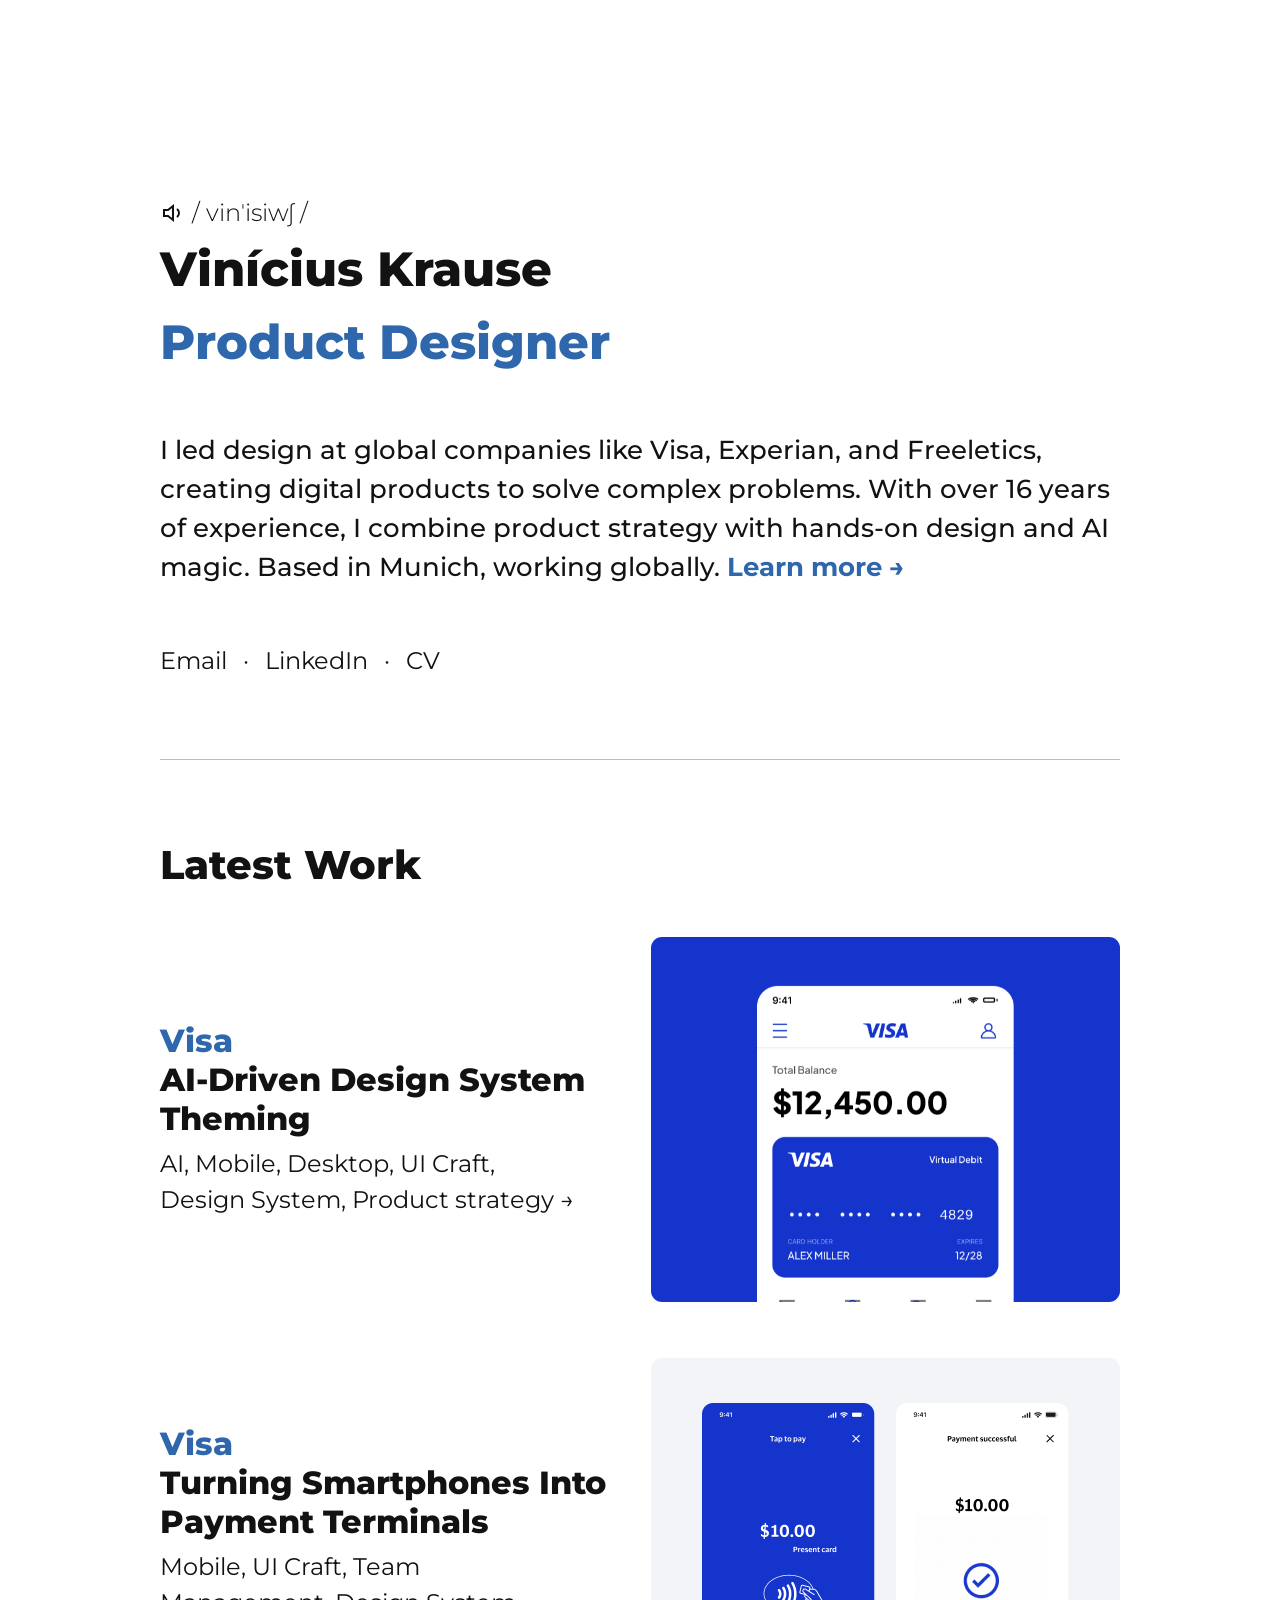
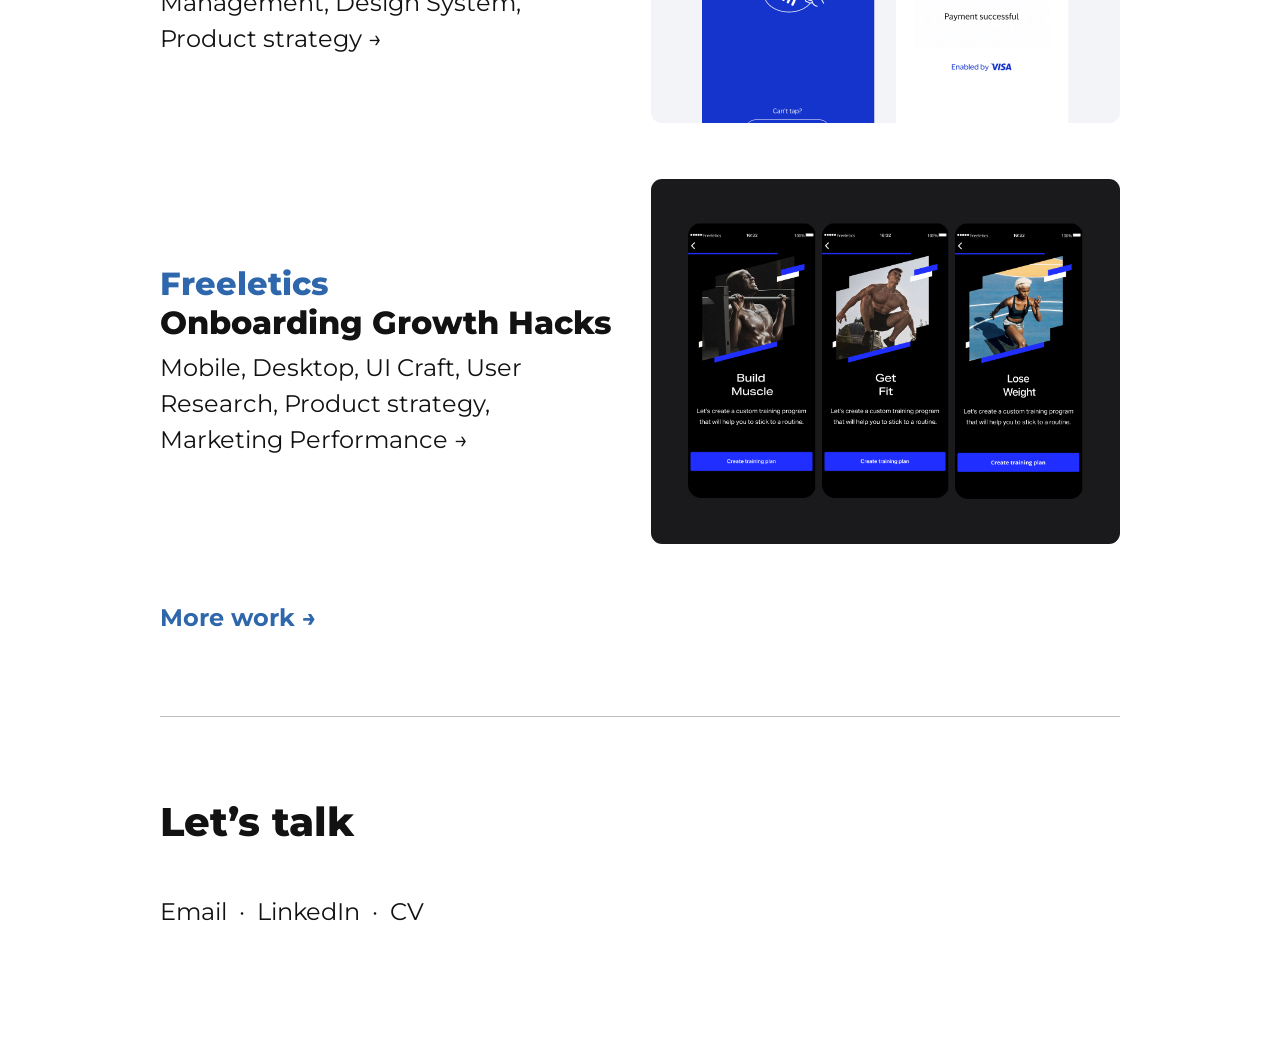
==== commit 678d30ac: "Home: remove header icon, highlight Learn more and More work links Drop the site icon next to the na" ====
--- a/index.html
+++ b/index.html
@@ -25,7 +25,6 @@
             <h1 class="title-1">Vinícius Krause</h1>
             <p class="title-1 role">Product Designer</p>
           </div>
-          <img class="site-icon" src="assets/site-icon.png" width="66" height="67" alt="site icon">
         </div>
       </div>
 
@@ -36,7 +35,7 @@
         <span class="dot" aria-hidden="true">·</span>
         <a class="body" href="https://www.linkedin.com/in/viniciuskrause/" target="_blank" rel="noopener">LinkedIn</a>
         <span class="dot" aria-hidden="true">·</span>
-        <a class="body" href="https://drive.google.com/file/d/1AdQCiODxEdGoMbW8iYMGme-kXmjX9AOx/view?usp=sharing" target="_blank" rel="noopener">CV</a>
+        <a class="body" href="assets/vinicius-krause-cv.pdf" download="Vinícius Krause - CV.pdf">CV</a>
       </nav>
     </header>
 
@@ -94,7 +93,7 @@
         <span class="dot" aria-hidden="true">·</span>
         <a class="body" href="https://www.linkedin.com/in/viniciuskrause/" target="_blank" rel="noopener">LinkedIn</a>
         <span class="dot" aria-hidden="true">·</span>
-        <a class="body" href="https://drive.google.com/file/d/1AdQCiODxEdGoMbW8iYMGme-kXmjX9AOx/view?usp=sharing">CV</a>
+        <a class="body" href="assets/vinicius-krause-cv.pdf" download="Vinícius Krause - CV.pdf">CV</a>
       </nav>
     </footer>
   </main>
--- a/styles.css
+++ b/styles.css
@@ -116,25 +116,15 @@
 
 .name-row {
   display: flex;
-  align-items: center;
+  align-items: flex-start;
   justify-content: space-between;
   gap: 16px;
 }
 .name-text { display: flex; flex-direction: column; gap: var(--space-tight); }
-/* Sized from the name + role block (two title-1 lines plus the 8px gap),
-   inset by 10% on every side so it sits slightly inside that block */
-.site-icon {
-  --block-h: calc(2 * var(--lh-title-1) * var(--fs-title-1) + 8px);
-  flex: none;
-  width: auto;
-  height: calc(var(--block-h) * 0.8);
-  margin: calc(var(--block-h) * 0.1);
-  object-fit: cover;
-}
 .role { color: var(--color-accent); }
 
 .bio { font-size: var(--fs-lead); font-weight: 500; }
-.bio a { font-weight: 400; }
+.bio a { font-weight: 700; color: var(--color-accent); }
 
 .contact-links { display: flex; flex-wrap: wrap; gap: 8px 12px; }
 .contact-links--wide { column-gap: 16px; }
@@ -219,7 +209,7 @@
 .project-media--freeletics img:nth-child(3) { left: 64.9%; }
 
 /* A group's distance from the list (the section gap already adds the heading space) */
-.more-work { align-self: flex-start; margin-top: calc(var(--space-group) - var(--space-heading)); }
+.more-work { align-self: flex-start; margin-top: calc(var(--space-group) - var(--space-heading)); font-weight: 700; color: var(--color-accent); }
 
 /* Inner pages: title sits closer to its own content than sections do to each other */
 .title-block { display: flex; flex-direction: column; gap: var(--space-heading); }
@@ -357,6 +347,59 @@
 .case-article { max-width: calc(782px + 2 * var(--page-pad-x)); gap: var(--space-heading); }
 .case-title { max-width: 660px; }
 
+/* Case hero: title over the final UI screens, side by side */
+.case-hero {
+  width: 100%;
+  max-width: 1440px;
+  margin: 0 auto;
+  padding-inline: var(--page-pad-x);
+  display: flex;
+  flex-direction: column;
+  align-items: center;
+  gap: var(--space-heading);
+  text-align: center;
+}
+.case-hero .case-title { max-width: 820px; }
+.case-hero-lead { max-width: 640px; color: rgba(255, 255, 255, 0.7); }
+.case-hero-stage {
+  position: relative;
+  width: 100%;
+  max-width: 820px;
+  gap: 3%;
+  margin-top: calc(var(--space-group) - var(--space-heading));
+  padding: clamp(16px, 3vw, 40px) 0 0;
+  display: flex;
+  justify-content: center;
+  align-items: flex-end;
+  isolation: isolate;
+}
+/* Aries brand glow behind the phones */
+.case-hero-stage::before {
+  content: "";
+  position: absolute;
+  inset: 0 0 12%;
+  z-index: -1;
+  background:
+    radial-gradient(ellipse 50% 60% at 50% 55%, var(--hero-glow, rgba(31, 181, 160, 0.6)), transparent 70%),
+    radial-gradient(ellipse 35% 40% at 72% 72%, var(--hero-glow-2, rgba(255, 99, 25, 0.25)), transparent 70%);
+  filter: blur(20px);
+}
+.case-hero-stage img {
+  height: auto;
+  filter: drop-shadow(0 24px 48px rgba(0, 0, 0, 0.55));
+}
+.case-hero-phone--side { width: 29%; margin-bottom: 4%; }
+.case-hero-phone--main { position: relative; z-index: 1; width: 33%; }
+/* Glow colors per case */
+.case-hero--visa { --hero-glow: rgba(20, 52, 203, 0.65); --hero-glow-2: rgba(145, 191, 245, 0.2); }
+.case-hero--freeletics { --hero-glow: rgba(40, 60, 255, 0.5); --hero-glow-2: rgba(255, 255, 255, 0.08); }
+/* Small screens: the stage runs edge to edge so the screens stay readable */
+@media (max-width: 640px) {
+  .case-hero-stage { width: calc(100% + 2 * var(--page-pad-x)); max-width: none; margin-inline: calc(-1 * var(--page-pad-x)); padding-inline: 12px; }
+  .case-hero-phone--side { width: 30%; }
+  .case-hero-phone--main { width: 34%; }
+}
+
 /* Article rhythm in line units: one blank line between paragraphs, two between sections */
 .case-body { display: flex; flex-direction: column; gap: 3em; }
 .case-body section { display: flex; flex-direction: column; gap: 1.5em; }
